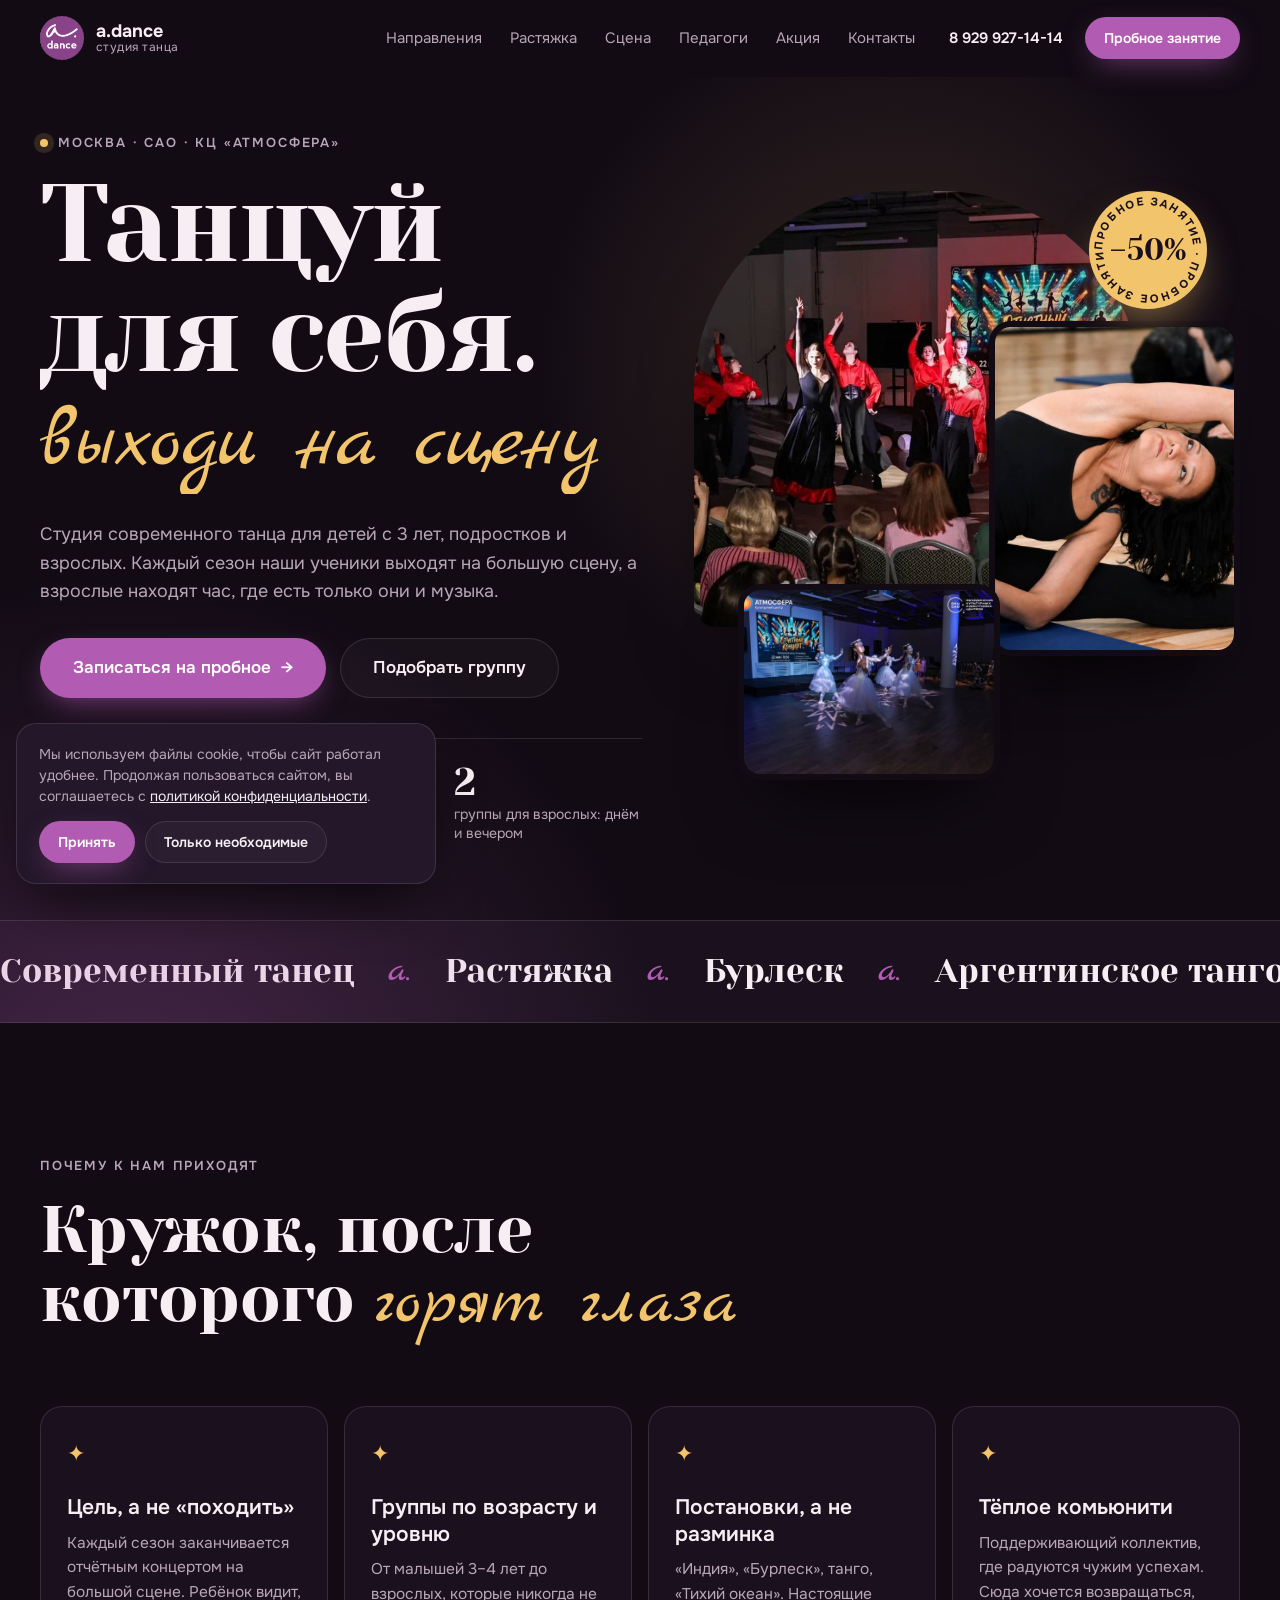
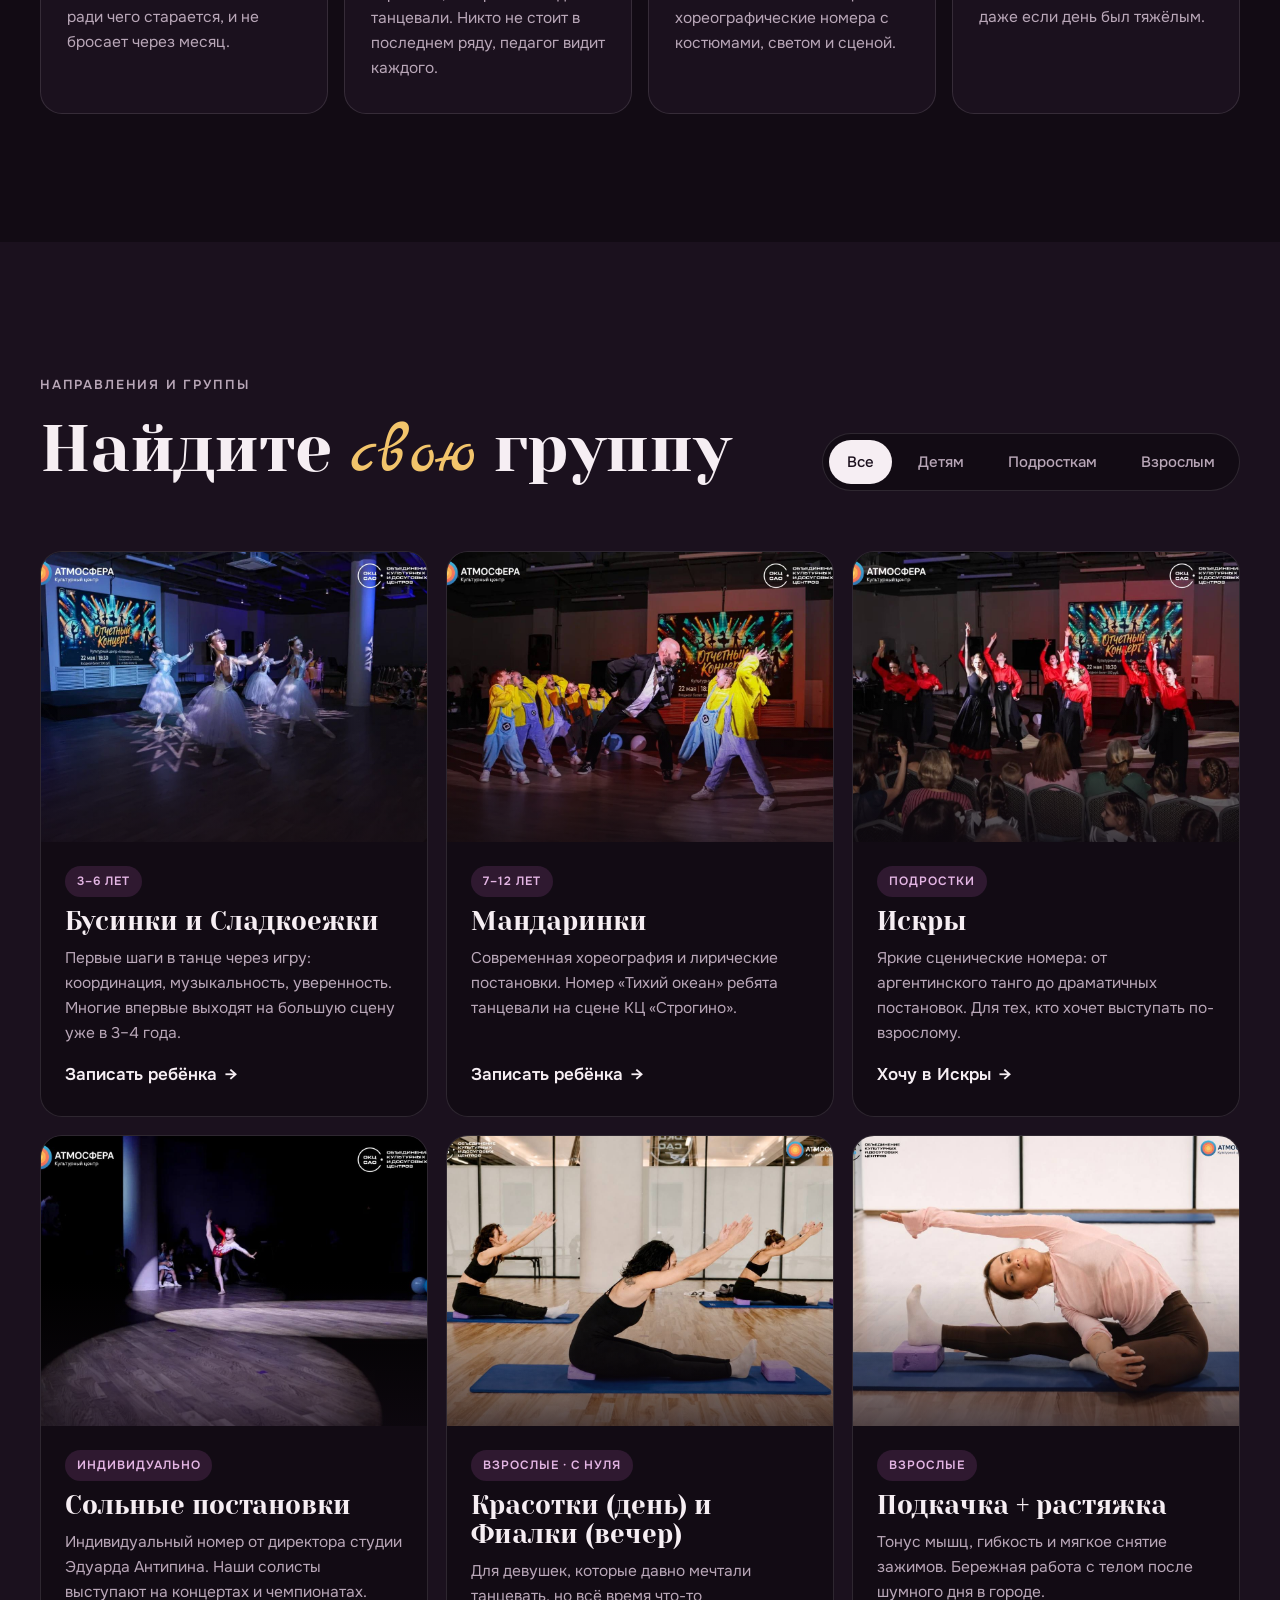
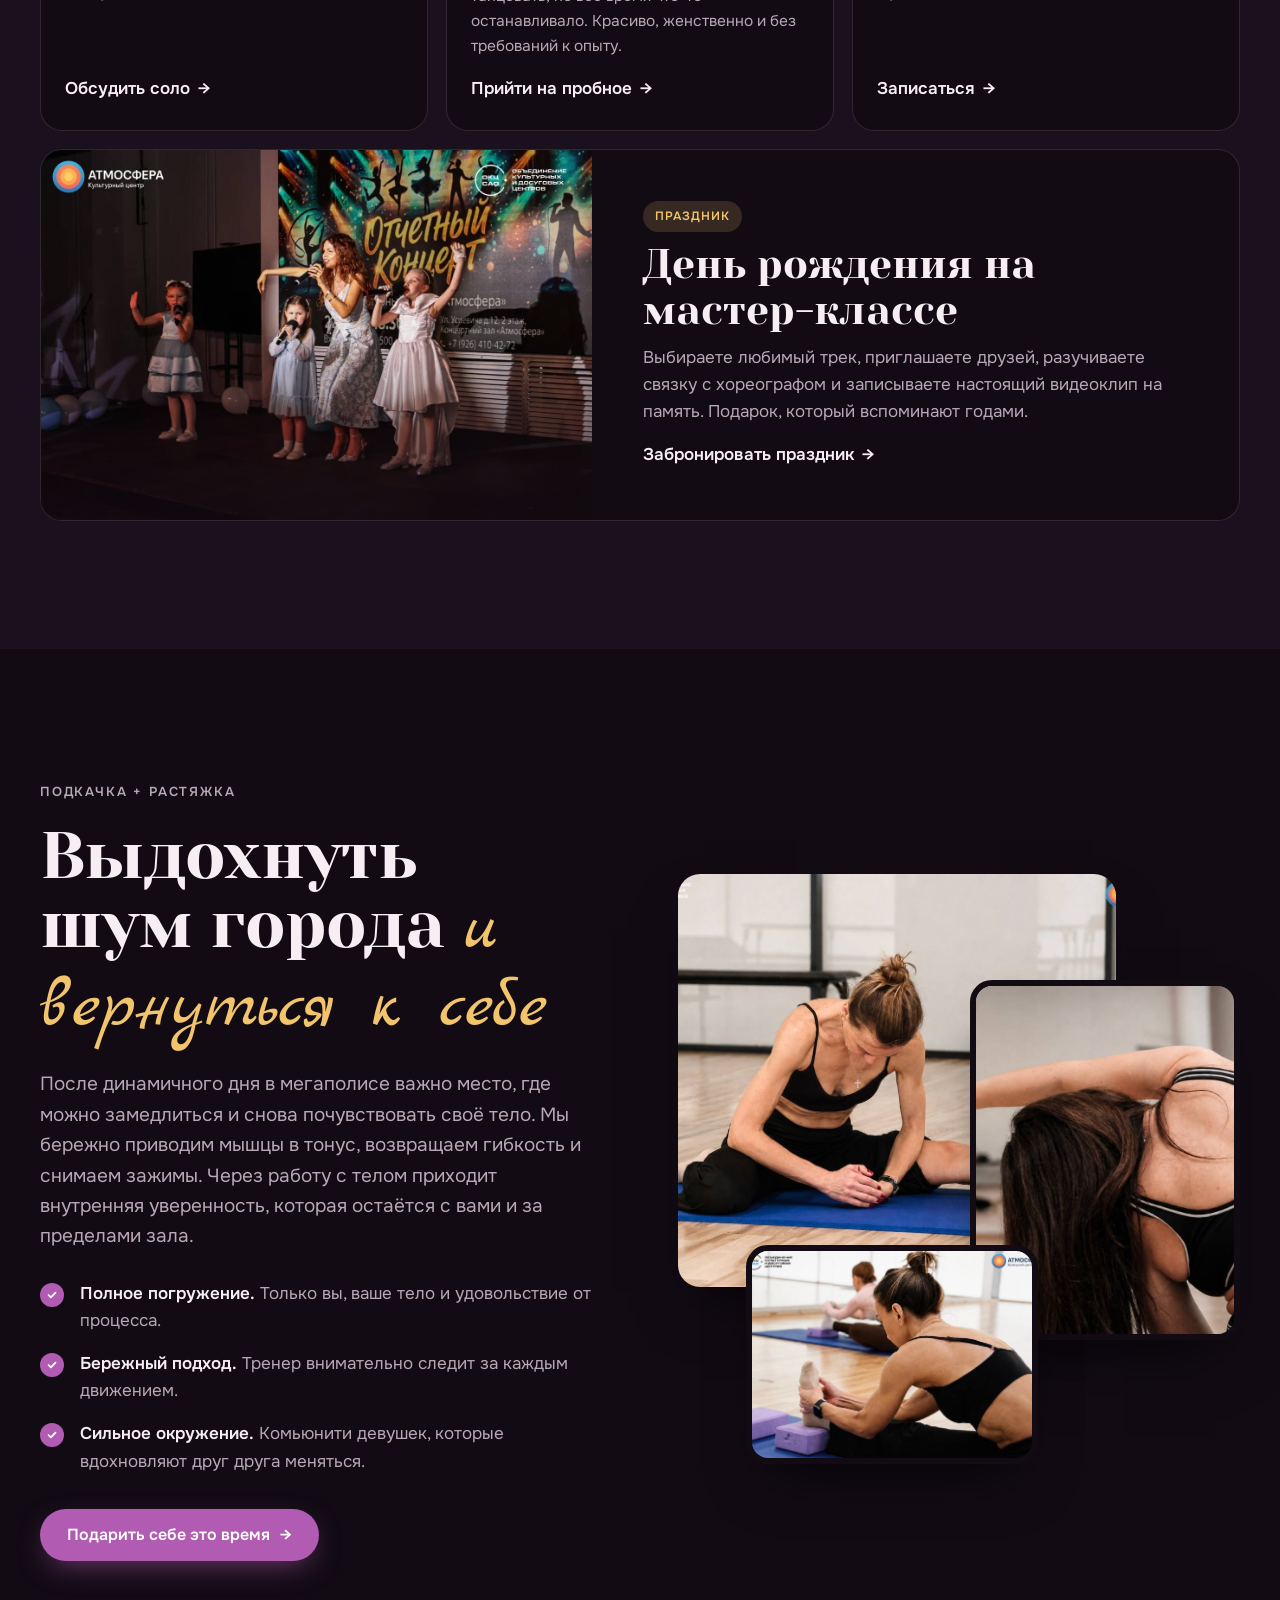
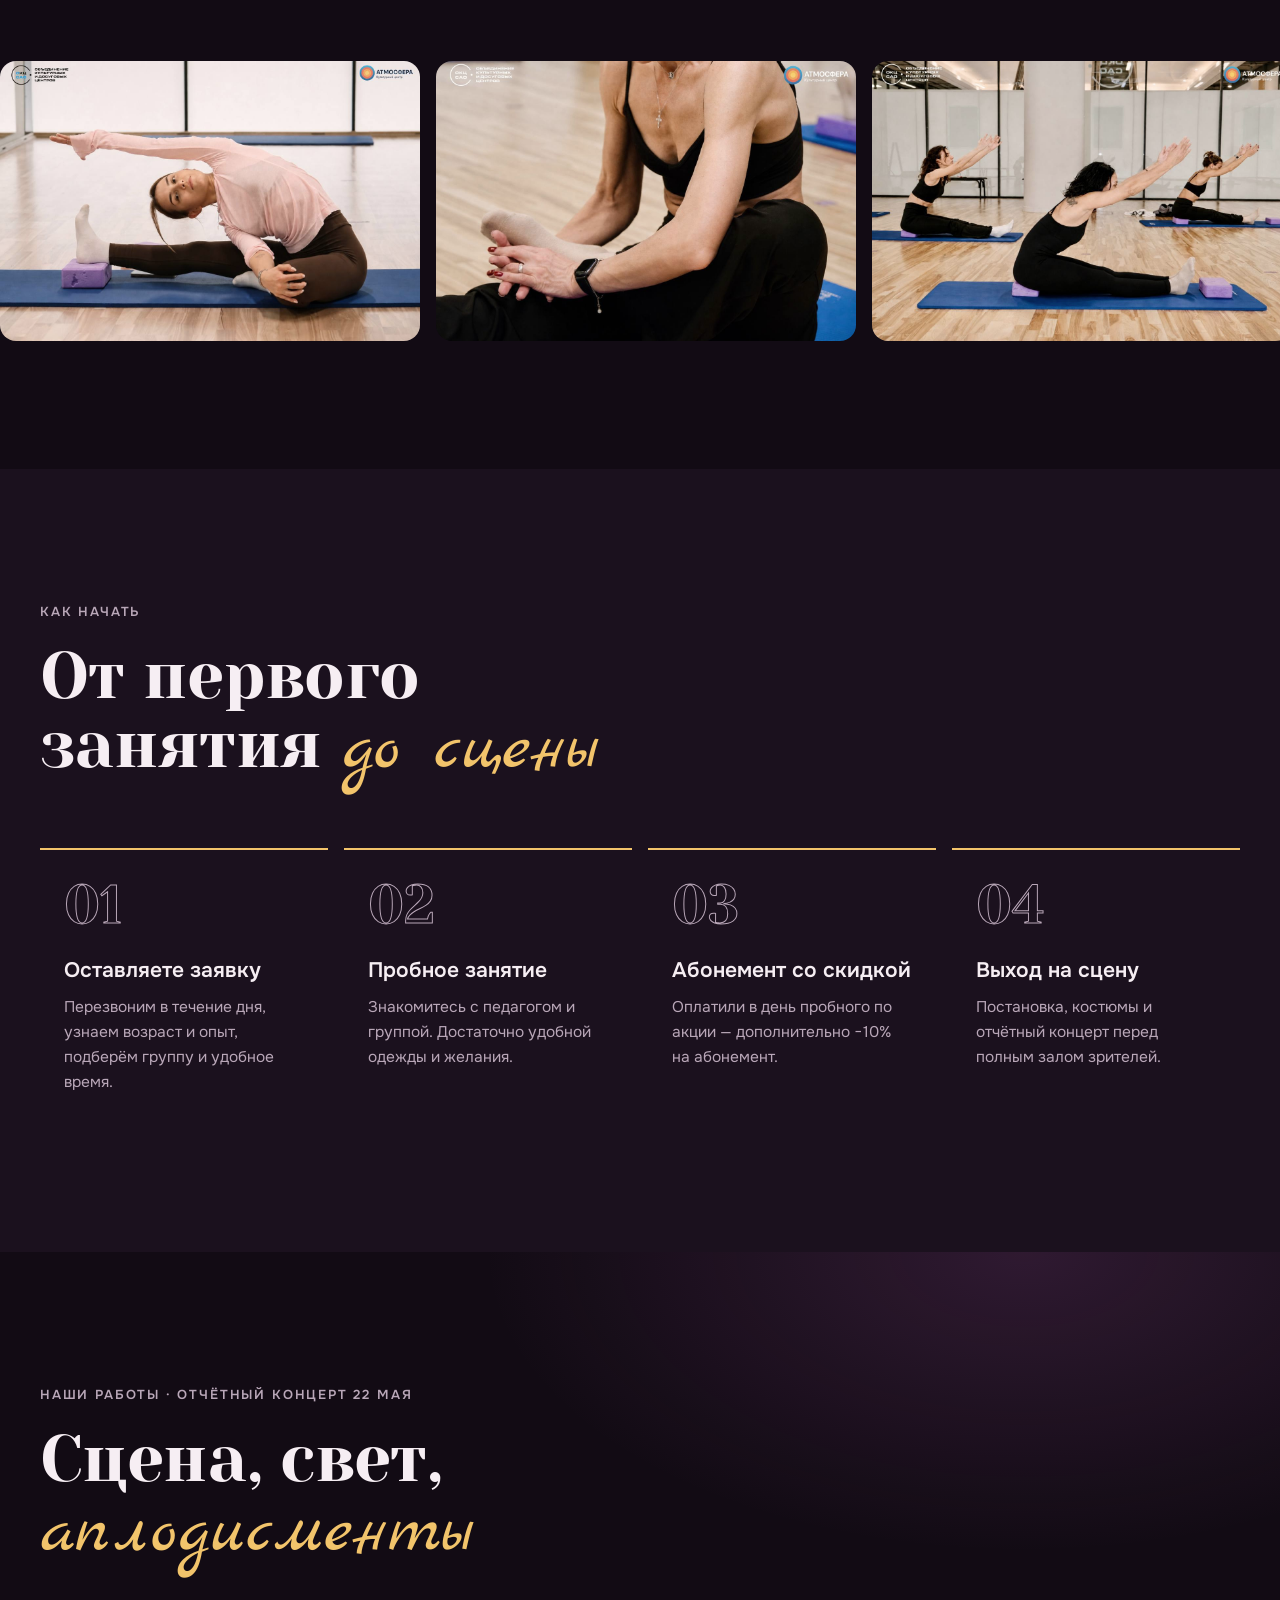
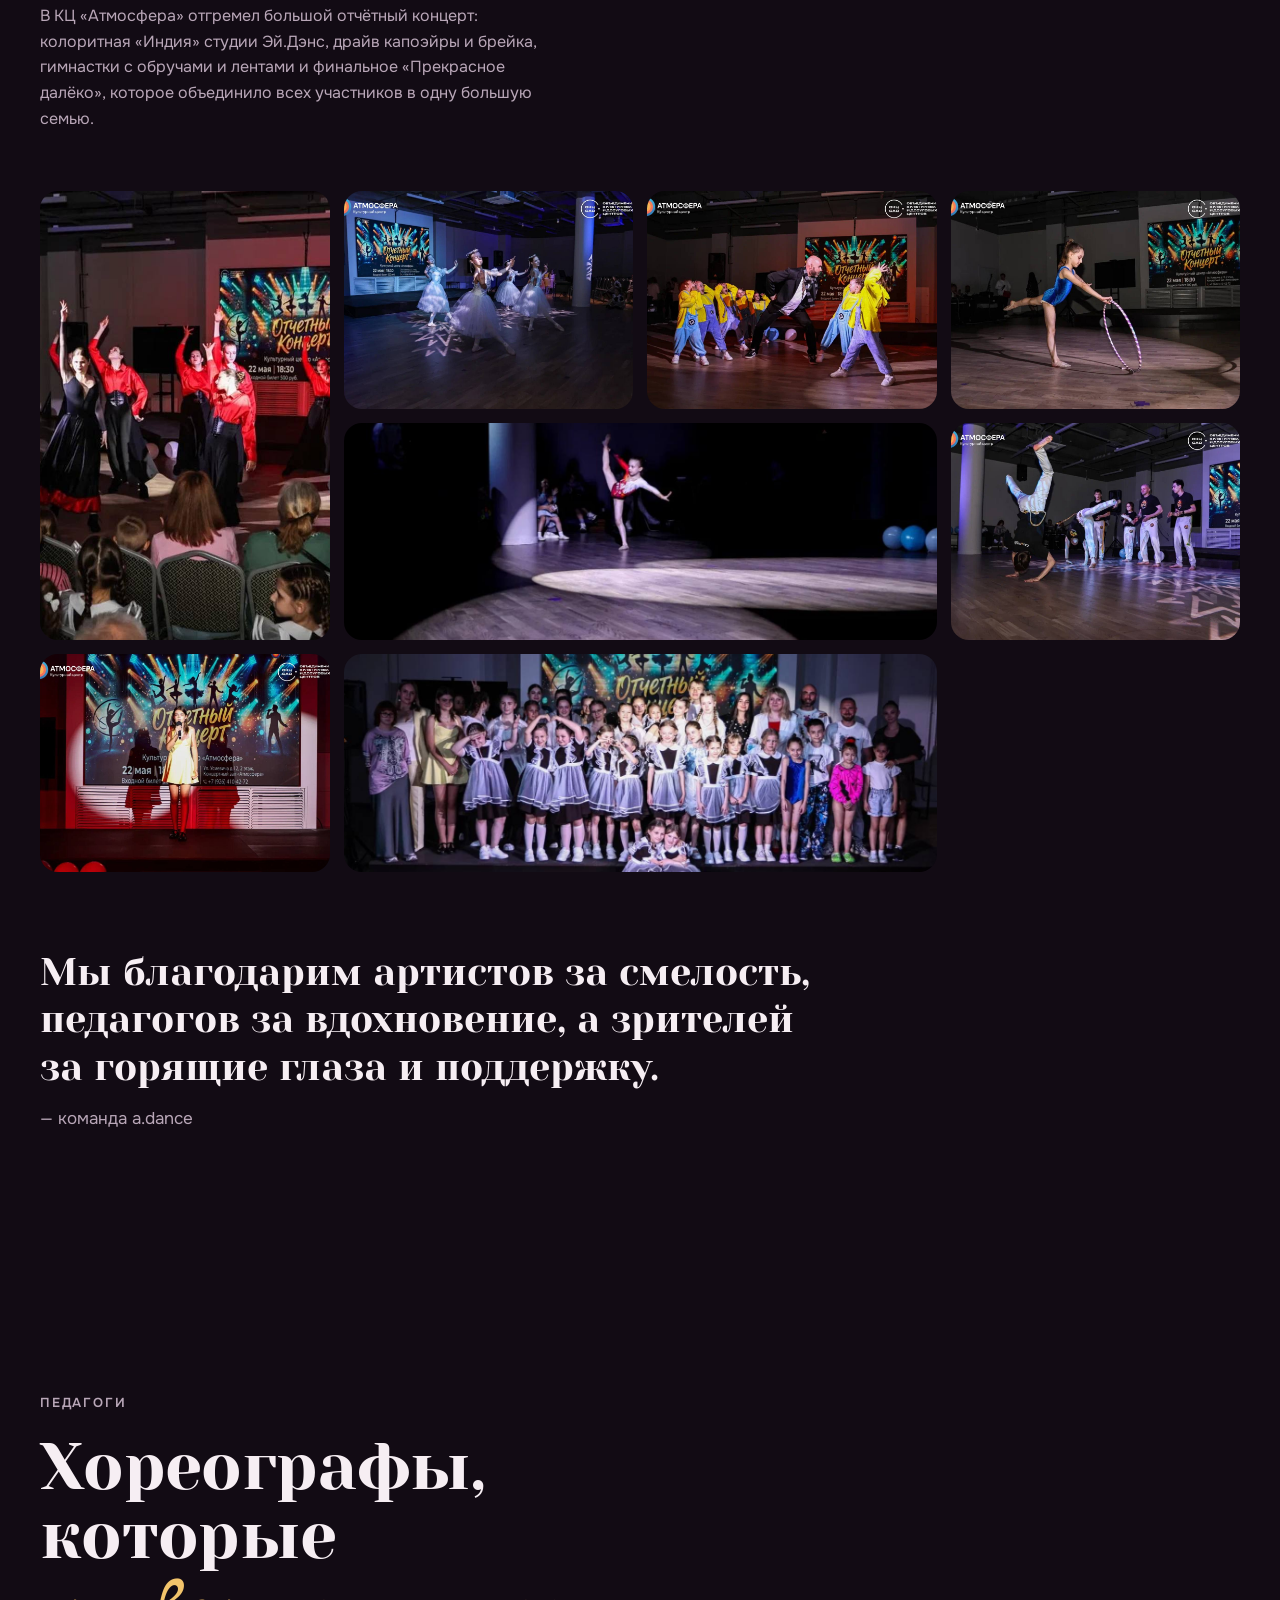
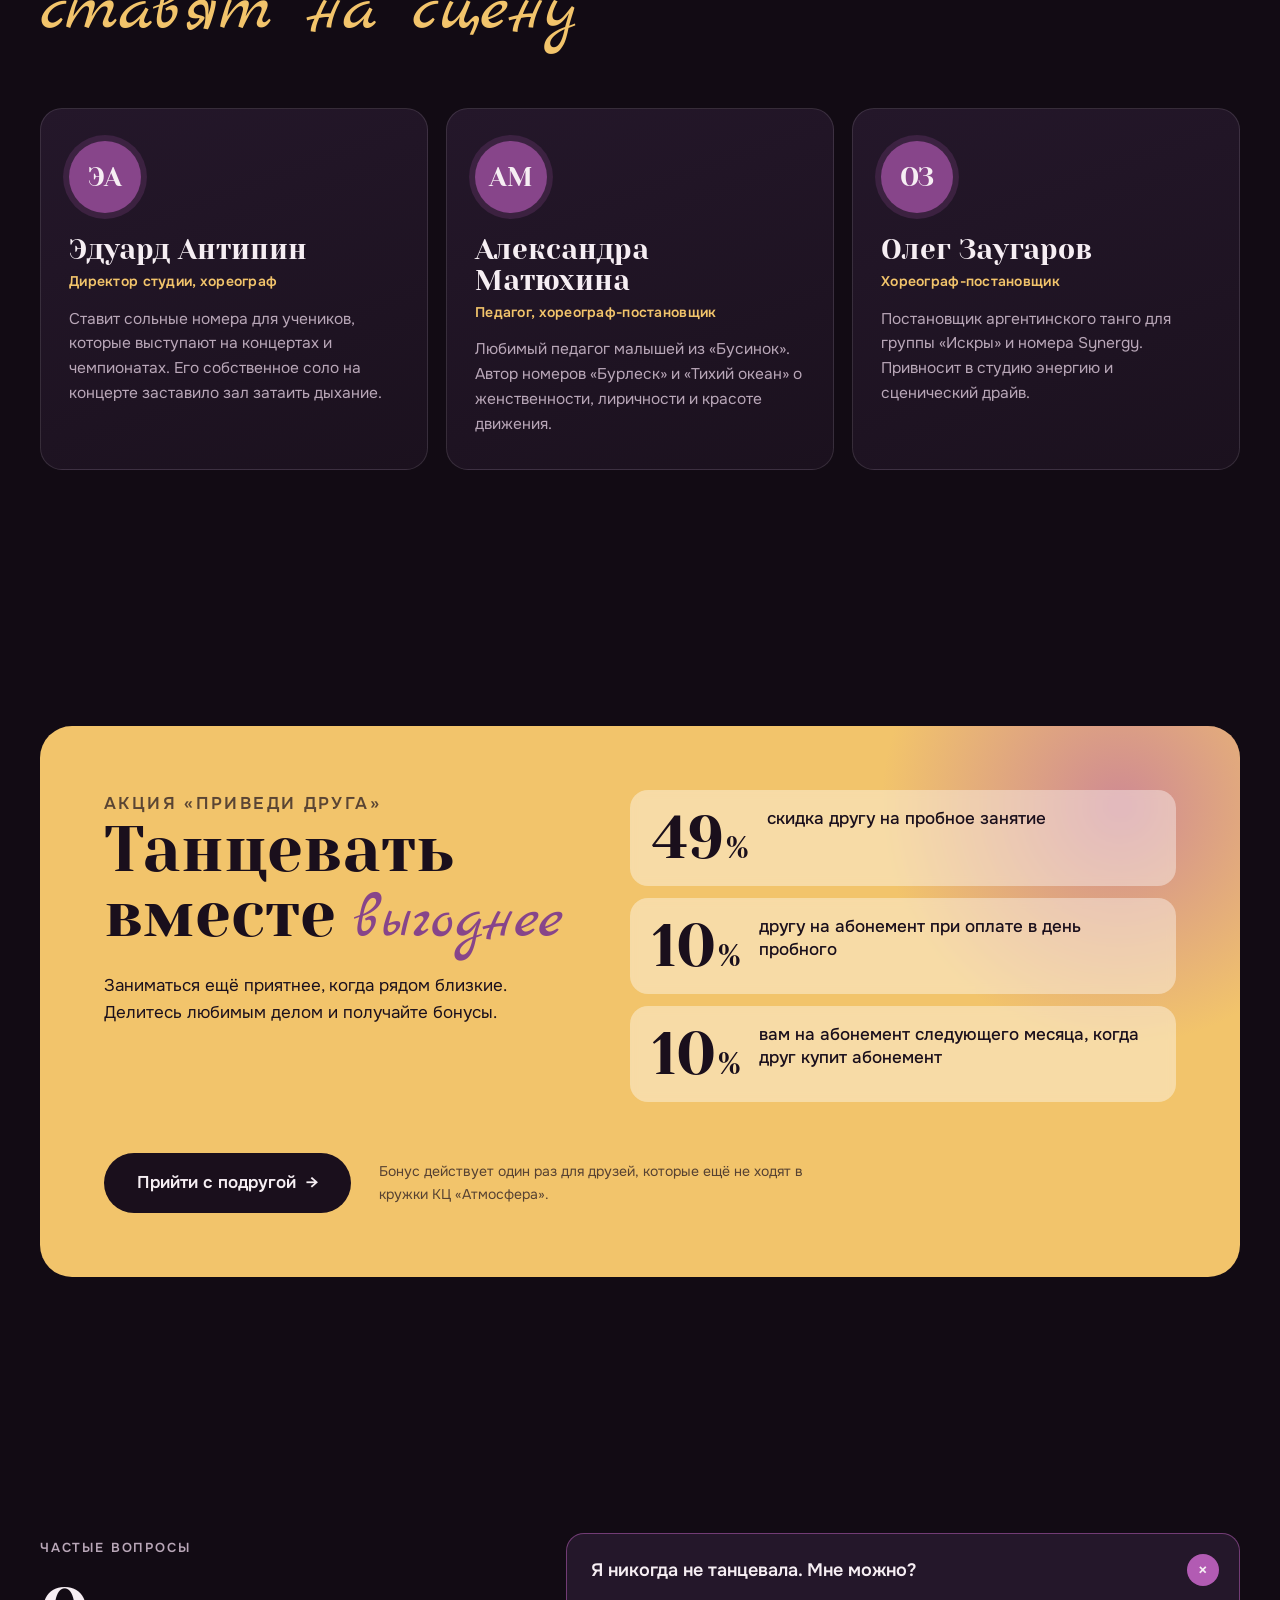
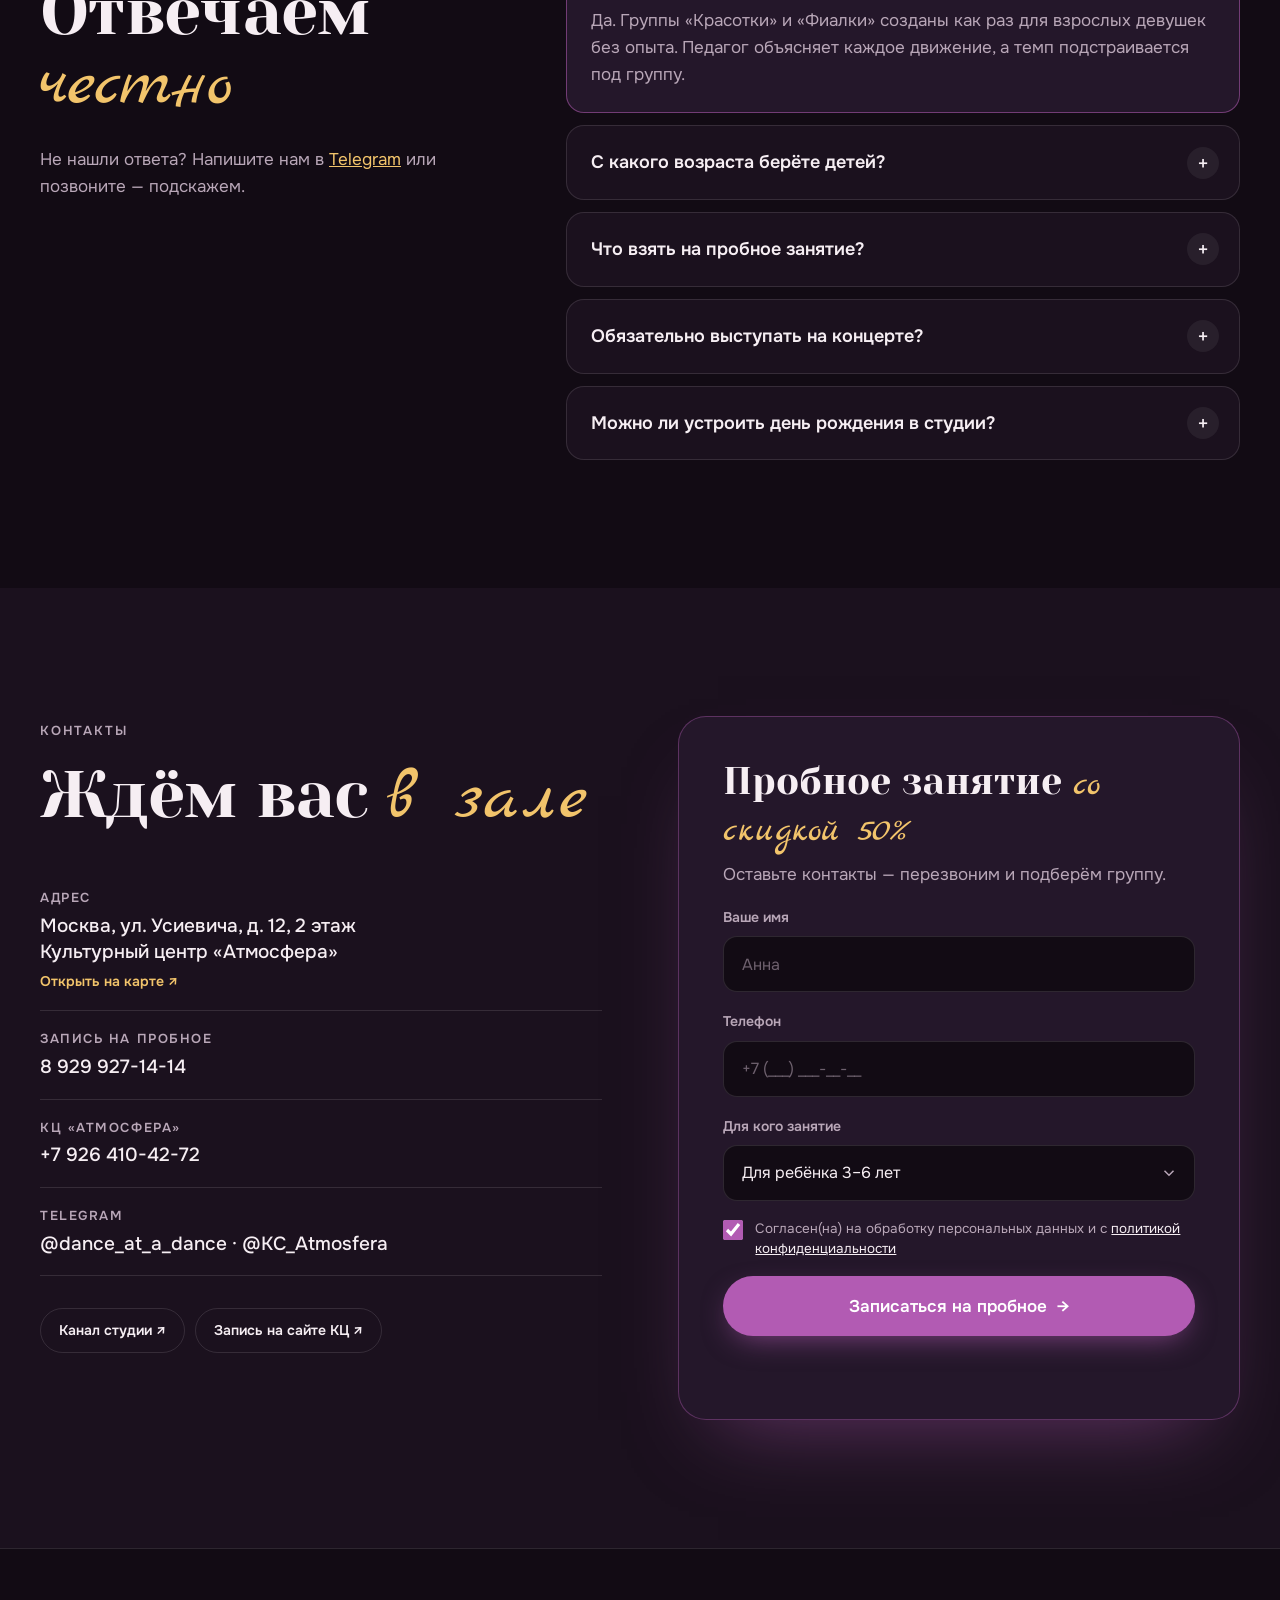
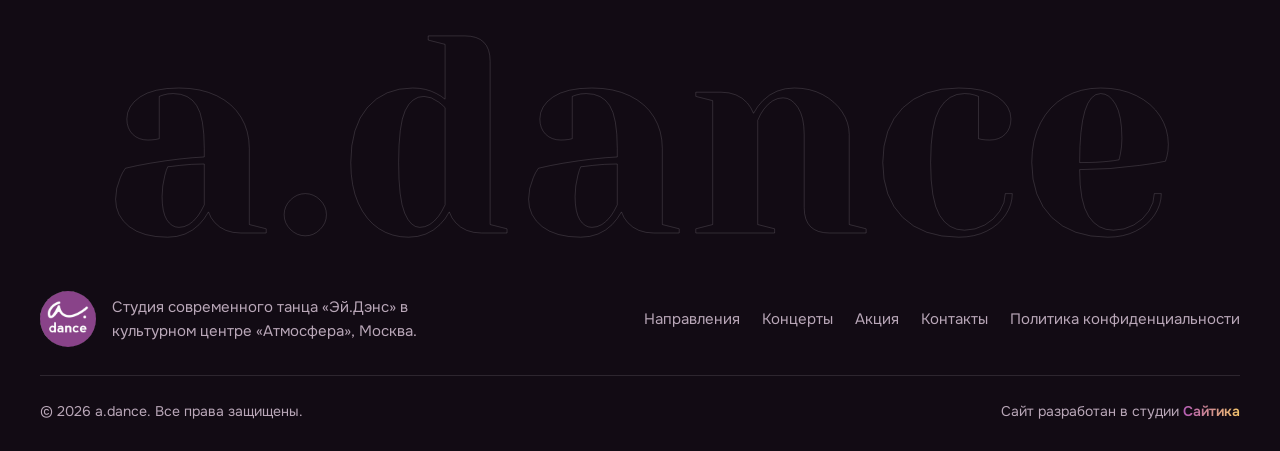
==== index.html @ a8781dad "Лендинг студии танца a.dance Co-Authored-By: Claude Opus 5.5 <noreply@anthropic.com> Claude-Session:" ====
<!DOCTYPE html>
<html lang="ru">
<head>
<meta charset="UTF-8">
<meta name="viewport" content="width=device-width, initial-scale=1, viewport-fit=cover">
<title>Студия танца a.dance</title>
<meta name="claude:viewport-fit-sides" content="cover">
<meta name="description" content="Студия современного танца a.dance (Эй.Дэнс) в КЦ «Атмосфера», Москва. Группы для детей с 3 лет, подростков и взрослых, «Подкачка + растяжка», отчётные концерты на большой сцене. Запишитесь на пробное занятие.">
<meta name="theme-color" content="#120b14">
<meta property="og:title" content="a.dance — студия, где танцуют для себя и для сцены">
<meta property="og:description" content="Группы с 3 лет и для взрослых, растяжка, концерты. Пробное занятие со скидкой 50%.">
<meta property="og:image" content="assets/images/concert-flamenco.jpg">
<link rel="icon" href="assets/images/logo.jpg">
<link rel="preconnect" href="https://fonts.googleapis.com">
<link rel="preconnect" href="https://fonts.gstatic.com" crossorigin>
<link rel="stylesheet" href="https://fonts.googleapis.com/css2?family=Yeseva+One&family=Onest:wght@300;400;500;600;700&family=Marck+Script&display=swap">
<link rel="stylesheet" href="assets/css/style.css">
</head>
<body>

<!-- ===== PRELOADER ===== -->
<div class="preloader" id="preloader" aria-hidden="true">
  <svg class="preloader__mark" viewBox="0 0 220 120">
    <path class="preloader__path" d="M70 40 C 40 20, 12 60, 30 88 C 46 110, 70 80, 78 52 C 80 70, 82 92, 96 92 C 120 92, 150 60, 176 48"/>
    <circle class="preloader__dot" cx="194" cy="86" r="9"/>
  </svg>
  <span class="preloader__word">dance</span>
</div>

<div class="progress" id="progress"></div>

<!-- ===== HEADER ===== -->
<header class="header" id="header">
  <div class="header__in wrap">
    <a href="#top" class="logo" aria-label="a.dance — на главную">
      <img src="assets/images/logo.jpg" alt="" width="44" height="44">
      <span class="logo__text"><b>a.dance</b><small>студия танца</small></span>
    </a>
    <nav class="nav" id="nav" aria-label="Разделы">
      <a href="#directions">Направления</a>
      <a href="#stretch">Растяжка</a>
      <a href="#stage">Сцена</a>
      <a href="#team">Педагоги</a>
      <a href="#offer">Акция</a>
      <a href="#contacts">Контакты</a>
      <div class="nav__mobile-foot">
        <a href="tel:+79299271414" class="nav__phone">8 929 927-14-14</a>
        <a href="#form" class="btn btn--accent">Записаться на пробное</a>
      </div>
    </nav>
    <a href="tel:+79299271414" class="header__phone">8 929 927-14-14</a>
    <a href="#form" class="btn btn--accent btn--sm header__cta magnetic">Пробное занятие</a>
    <button class="burger" id="burger" aria-label="Открыть меню" aria-expanded="false" aria-controls="nav">
      <span></span><span></span><span></span>
    </button>
  </div>
</header>

<main id="top">

<!-- ===== HERO ===== -->
<section class="hero" id="hero">
  <div class="hero__spot" id="spot" aria-hidden="true"></div>
  <div class="hero__in wrap">
    <div class="hero__text">
      <p class="eyebrow"><span class="dot"></span> Москва · САО · КЦ «Атмосфера»</p>
      <h1 class="hero__title">
        <span class="line"><span>Танцуй</span></span>
        <span class="line"><span>для себя.</span></span>
        <span class="line line--script"><span>выходи на сцену</span></span>
      </h1>
      <p class="hero__lead">Студия современного танца для детей с 3 лет, подростков и взрослых. Каждый сезон наши ученики выходят на большую сцену, а взрослые находят час, где есть только они и музыка.</p>
      <div class="hero__actions">
        <a href="#form" class="btn btn--accent btn--lg magnetic">Записаться на пробное <i class="arr">→</i></a>
        <a href="#directions" class="btn btn--ghost btn--lg">Подобрать группу</a>
      </div>
      <ul class="hero__facts">
        <li><b>−50%</b><span>на первое пробное по акции «Приведи друга»</span></li>
        <li><b>3+</b><span>лет — возраст самой младшей группы</span></li>
        <li><b>2</b><span>группы для взрослых: днём и вечером</span></li>
      </ul>
    </div>

    <div class="hero__visual" id="heroVisual">
      <figure class="hv hv--1" data-depth="0.6"><img src="assets/images/concert-flamenco.jpg" alt="Номер студии на отчётном концерте, танцовщицы в красном" fetchpriority="high"></figure>
      <figure class="hv hv--2" data-depth="1.2"><img src="assets/images/stretch-7.jpg" alt="Занятие по растяжке для девушек"></figure>
      <figure class="hv hv--3" data-depth="0.9"><img src="assets/images/concert-ballet.jpg" alt="Юные балерины на сцене"></figure>
      <div class="hv-badge" data-depth="1.6">
        <span class="hv-badge__ring">
          <svg viewBox="0 0 120 120"><defs><path id="circ" d="M60,60 m-46,0 a46,46 0 1,1 92,0 a46,46 0 1,1 -92,0"/></defs>
            <text><textPath href="#circ">пробное занятие · пробное занятие · </textPath></text></svg>
        </span>
        <b>−50%</b>
      </div>
    </div>
  </div>

  <div class="marquee" aria-hidden="true">
    <div class="marquee__track">
      <span>Современный танец</span><i>a.</i><span>Растяжка</span><i>a.</i><span>Бурлеск</span><i>a.</i><span>Аргентинское танго</span><i>a.</i><span>Сольные постановки</span><i>a.</i><span>Детские группы с 3 лет</span><i>a.</i><span>Концерты</span><i>a.</i>
      <span>Современный танец</span><i>a.</i><span>Растяжка</span><i>a.</i><span>Бурлеск</span><i>a.</i><span>Аргентинское танго</span><i>a.</i><span>Сольные постановки</span><i>a.</i><span>Детские группы с 3 лет</span><i>a.</i><span>Концерты</span><i>a.</i>
    </div>
  </div>
</section>

<!-- ===== PAIN / WHY ===== -->
<section class="why section" id="why">
  <div class="wrap">
    <div class="why__head reveal">
      <p class="eyebrow">Почему к нам приходят</p>
      <h2 class="h2">Кружок, после которого <em class="script">горят глаза</em></h2>
    </div>
    <div class="why__grid">
      <article class="why__card reveal">
        <span class="why__icon" aria-hidden="true">✦</span>
        <h3>Цель, а не «походить»</h3>
        <p>Каждый сезон заканчивается отчётным концертом на большой сцене. Ребёнок видит, ради чего старается, и не бросает через месяц.</p>
      </article>
      <article class="why__card reveal">
        <span class="why__icon" aria-hidden="true">✦</span>
        <h3>Группы по возрасту и уровню</h3>
        <p>От малышей 3–4 лет до взрослых, которые никогда не танцевали. Никто не стоит в последнем ряду, педагог видит каждого.</p>
      </article>
      <article class="why__card reveal">
        <span class="why__icon" aria-hidden="true">✦</span>
        <h3>Постановки, а не разминка</h3>
        <p>«Индия», «Бурлеск», танго, «Тихий океан». Настоящие хореографические номера с костюмами, светом и сценой.</p>
      </article>
      <article class="why__card reveal">
        <span class="why__icon" aria-hidden="true">✦</span>
        <h3>Тёплое комьюнити</h3>
        <p>Поддерживающий коллектив, где радуются чужим успехам. Сюда хочется возвращаться, даже если день был тяжёлым.</p>
      </article>
    </div>
  </div>
</section>

<!-- ===== DIRECTIONS ===== -->
<section class="dirs section" id="directions">
  <div class="wrap">
    <div class="sec-head reveal">
      <div>
        <p class="eyebrow">Направления и группы</p>
        <h2 class="h2">Найдите <em class="script">свою</em> группу</h2>
      </div>
      <div class="tabs" role="tablist" aria-label="Кому подходит">
        <button class="tab is-active" role="tab" aria-selected="true" data-filter="all" id="tab-all">Все</button>
        <button class="tab" role="tab" aria-selected="false" data-filter="kids" id="tab-kids">Детям</button>
        <button class="tab" role="tab" aria-selected="false" data-filter="teen" id="tab-teen">Подросткам</button>
        <button class="tab" role="tab" aria-selected="false" data-filter="adult" id="tab-adult">Взрослым</button>
      </div>
    </div>

    <div class="dirs__grid" id="dirsGrid">
      <article class="dir reveal" data-cat="kids">
        <div class="dir__img"><img src="assets/images/concert-ballet.jpg" alt="Детский номер на концерте" loading="lazy"></div>
        <div class="dir__body">
          <span class="tag">3–6 лет</span>
          <h3>Бусинки и Сладкоежки</h3>
          <p>Первые шаги в танце через игру: координация, музыкальность, уверенность. Многие впервые выходят на большую сцену уже в 3–4 года.</p>
          <a href="#form" class="dir__link" data-group="Бусинки / Сладкоежки">Записать ребёнка <i class="arr">→</i></a>
        </div>
      </article>

      <article class="dir reveal" data-cat="kids teen">
        <div class="dir__img"><img src="assets/images/concert-kids.jpg" alt="Дети в костюмах на отчётном концерте" loading="lazy"></div>
        <div class="dir__body">
          <span class="tag">7–12 лет</span>
          <h3>Мандаринки</h3>
          <p>Современная хореография и лирические постановки. Номер «Тихий океан» ребята танцевали на сцене КЦ «Строгино».</p>
          <a href="#form" class="dir__link" data-group="Мандаринки">Записать ребёнка <i class="arr">→</i></a>
        </div>
      </article>

      <article class="dir reveal" data-cat="teen">
        <div class="dir__img"><img src="assets/images/concert-flamenco.jpg" alt="Группа подростков в красных рубашках танцует на сцене" loading="lazy"></div>
        <div class="dir__body">
          <span class="tag">подростки</span>
          <h3>Искры</h3>
          <p>Яркие сценические номера: от аргентинского танго до драматичных постановок. Для тех, кто хочет выступать по-взрослому.</p>
          <a href="#form" class="dir__link" data-group="Искры">Хочу в Искры <i class="arr">→</i></a>
        </div>
      </article>

      <article class="dir reveal" data-cat="teen adult">
        <div class="dir__img"><img src="assets/images/concert-gymnast.jpg" alt="Сольное выступление в луче прожектора" loading="lazy"></div>
        <div class="dir__body">
          <span class="tag">индивидуально</span>
          <h3>Сольные постановки</h3>
          <p>Индивидуальный номер от директора студии Эдуарда Антипина. Наши солисты выступают на концертах и чемпионатах.</p>
          <a href="#form" class="dir__link" data-group="Сольная постановка">Обсудить соло <i class="arr">→</i></a>
        </div>
      </article>

      <article class="dir reveal" data-cat="adult">
        <div class="dir__img"><img src="assets/images/stretch-2.jpg" alt="Девушки на занятии в светлом зале" loading="lazy"></div>
        <div class="dir__body">
          <span class="tag">взрослые · с нуля</span>
          <h3>Красотки (день) и Фиалки (вечер)</h3>
          <p>Для девушек, которые давно мечтали танцевать, но всё время что-то останавливало. Красиво, женственно и без требований к опыту.</p>
          <a href="#form" class="dir__link" data-group="Красотки / Фиалки">Прийти на пробное <i class="arr">→</i></a>
        </div>
      </article>

      <article class="dir reveal" data-cat="adult">
        <div class="dir__img"><img src="assets/images/stretch-1.jpg" alt="Растяжка на коврике с блоком" loading="lazy"></div>
        <div class="dir__body">
          <span class="tag">взрослые</span>
          <h3>Подкачка + растяжка</h3>
          <p>Тонус мышц, гибкость и мягкое снятие зажимов. Бережная работа с телом после шумного дня в городе.</p>
          <a href="#form" class="dir__link" data-group="Подкачка + растяжка">Записаться <i class="arr">→</i></a>
        </div>
      </article>

      <article class="dir dir--wide reveal" data-cat="kids teen adult">
        <div class="dir__img"><img src="assets/images/concert-vocal.jpg" alt="Праздник на сцене" loading="lazy"></div>
        <div class="dir__body">
          <span class="tag tag--gold">праздник</span>
          <h3>День рождения на мастер-классе</h3>
          <p>Выбираете любимый трек, приглашаете друзей, разучиваете связку с хореографом и записываете настоящий видеоклип на память. Подарок, который вспоминают годами.</p>
          <a href="#form" class="dir__link" data-group="Мастер-класс на день рождения">Забронировать праздник <i class="arr">→</i></a>
        </div>
      </article>
    </div>
  </div>
</section>

<!-- ===== STRETCH ===== -->
<section class="stretch section" id="stretch">
  <div class="wrap stretch__in">
    <div class="stretch__text reveal">
      <p class="eyebrow">Подкачка + растяжка</p>
      <h2 class="h2">Выдохнуть шум города <em class="script">и вернуться к себе</em></h2>
      <p class="lead">После динамичного дня в мегаполисе важно место, где можно замедлиться и снова почувствовать своё тело. Мы бережно приводим мышцы в тонус, возвращаем гибкость и снимаем зажимы. Через работу с телом приходит внутренняя уверенность, которая остаётся с вами и за пределами зала.</p>
      <ul class="checks">
        <li><b>Полное погружение.</b> Только вы, ваше тело и удовольствие от процесса.</li>
        <li><b>Бережный подход.</b> Тренер внимательно следит за каждым движением.</li>
        <li><b>Сильное окружение.</b> Комьюнити девушек, которые вдохновляют друг друга меняться.</li>
      </ul>
      <a href="#form" class="btn btn--accent magnetic" data-group="Подкачка + растяжка">Подарить себе это время <i class="arr">→</i></a>
    </div>
    <div class="stretch__stack reveal" id="stack">
      <figure class="st st--a"><img src="assets/images/stretch-4.jpg" alt="Растяжка в шпагате на коврике" loading="lazy"></figure>
      <figure class="st st--b"><img src="assets/images/stretch-5.jpg" alt="Наклон в сторону, вид со спины" loading="lazy"></figure>
      <figure class="st st--c"><img src="assets/images/stretch-3.jpg" alt="Растяжка к стопе с йога-блоками" loading="lazy"></figure>
    </div>
  </div>

  <div class="strip" aria-label="Фото с занятий">
    <div class="strip__track" id="strip">
      <img src="assets/images/stretch-1.jpg" alt="Занятие по растяжке" loading="lazy">
      <img src="assets/images/stretch-6.jpg" alt="Детали растяжки" loading="lazy">
      <img src="assets/images/stretch-2.jpg" alt="Групповое занятие" loading="lazy">
      <img src="assets/images/stretch-7.jpg" alt="Боковой наклон в шпагате" loading="lazy">
      <img src="assets/images/stretch-3.jpg" alt="Растяжка с блоками" loading="lazy">
      <img src="assets/images/stretch-5.jpg" alt="Наклон со спины" loading="lazy">
    </div>
  </div>
</section>

<!-- ===== PATH ===== -->
<section class="path section" id="path">
  <div class="wrap">
    <div class="sec-head reveal">
      <div>
        <p class="eyebrow">Как начать</p>
        <h2 class="h2">От первого занятия <em class="script">до сцены</em></h2>
      </div>
    </div>
    <ol class="path__list">
      <li class="path__step reveal">
        <span class="path__num">01</span>
        <h3>Оставляете заявку</h3>
        <p>Перезвоним в течение дня, узнаем возраст и опыт, подберём группу и удобное время.</p>
      </li>
      <li class="path__step reveal">
        <span class="path__num">02</span>
        <h3>Пробное занятие</h3>
        <p>Знакомитесь с педагогом и группой. Достаточно удобной одежды и желания.</p>
      </li>
      <li class="path__step reveal">
        <span class="path__num">03</span>
        <h3>Абонемент со скидкой</h3>
        <p>Оплатили в день пробного по акции — дополнительно −10% на абонемент.</p>
      </li>
      <li class="path__step reveal">
        <span class="path__num">04</span>
        <h3>Выход на сцену</h3>
        <p>Постановка, костюмы и отчётный концерт перед полным залом зрителей.</p>
      </li>
    </ol>
  </div>
</section>

<!-- ===== STAGE / GALLERY ===== -->
<section class="stage section" id="stage">
  <div class="wrap">
    <div class="sec-head reveal">
      <div>
        <p class="eyebrow">Наши работы · отчётный концерт 22 мая</p>
        <h2 class="h2">Сцена, свет, <em class="script">аплодисменты</em></h2>
      </div>
      <p class="sec-head__note">В КЦ «Атмосфера» отгремел большой отчётный концерт: колоритная «Индия» студии Эй.Дэнс, драйв капоэйры и брейка, гимнастки с обручами и лентами и финальное «Прекрасное далёко», которое объединило всех участников в одну большую семью.</p>
    </div>

    <div class="gallery" id="gallery">
      <button class="g g--tall reveal" data-src="assets/images/concert-flamenco.jpg" aria-label="Открыть фото: номер в красных костюмах"><img src="assets/images/concert-flamenco.jpg" alt="Номер в красных костюмах" loading="lazy"><span>Постановка «Искр»</span></button>
      <button class="g reveal" data-src="assets/images/concert-ballet.jpg" aria-label="Открыть фото: балерины"><img src="assets/images/concert-ballet.jpg" alt="Балерины в белом" loading="lazy"><span>Классика</span></button>
      <button class="g reveal" data-src="assets/images/concert-kids.jpg" aria-label="Открыть фото: детский номер"><img src="assets/images/concert-kids.jpg" alt="Детский номер с хореографом" loading="lazy"><span>Детский номер</span></button>
      <button class="g g--wide reveal" data-src="assets/images/concert-gymnast.jpg" aria-label="Открыть фото: соло в луче света"><img src="assets/images/concert-gymnast.jpg" alt="Соло в луче прожектора" loading="lazy"><span>Соло в луче</span></button>
      <button class="g reveal" data-src="assets/images/concert-hoop.jpg" aria-label="Открыть фото: гимнастка с обручем"><img src="assets/images/concert-hoop.jpg" alt="Гимнастка с обручем" loading="lazy"><span>Гимнастика</span></button>
      <button class="g reveal" data-src="assets/images/concert-capoeira.jpg" aria-label="Открыть фото: капоэйра"><img src="assets/images/concert-capoeira.jpg" alt="Капоэйра на концерте" loading="lazy"><span>Капоэйра</span></button>
      <button class="g reveal" data-src="assets/images/concert-solo.jpg" aria-label="Открыть фото: вокал"><img src="assets/images/concert-solo.jpg" alt="Вокальный номер" loading="lazy"><span>Вокал</span></button>
      <button class="g g--wide reveal" data-src="assets/images/concert-final.jpg" aria-label="Открыть фото: все участники концерта"><img src="assets/images/concert-final.jpg" alt="Финал концерта, все участники на сцене" loading="lazy"><span>Финал · «Прекрасное далёко»</span></button>
    </div>

    <div class="quote reveal">
      <p>Мы благодарим артистов за смелость, педагогов за вдохновение, а зрителей за горящие глаза и поддержку.</p>
      <span>— команда a.dance</span>
    </div>
  </div>
</section>

<!-- ===== TEAM ===== -->
<section class="team section" id="team">
  <div class="wrap">
    <div class="sec-head reveal">
      <div>
        <p class="eyebrow">Педагоги</p>
        <h2 class="h2">Хореографы, которые <em class="script">ставят на сцену</em></h2>
      </div>
    </div>
    <div class="team__grid">
      <article class="person reveal">
        <span class="person__mono" aria-hidden="true">ЭА</span>
        <h3>Эдуард Антипин</h3>
        <p class="person__role">Директор студии, хореограф</p>
        <p>Ставит сольные номера для учеников, которые выступают на концертах и чемпионатах. Его собственное соло на концерте заставило зал затаить дыхание.</p>
      </article>
      <article class="person reveal">
        <span class="person__mono" aria-hidden="true">АМ</span>
        <h3>Александра Матюхина</h3>
        <p class="person__role">Педагог, хореограф-постановщик</p>
        <p>Любимый педагог малышей из «Бусинок». Автор номеров «Бурлеск» и «Тихий океан» о женственности, лиричности и красоте движения.</p>
      </article>
      <article class="person reveal">
        <span class="person__mono" aria-hidden="true">ОЗ</span>
        <h3>Олег Заугаров</h3>
        <p class="person__role">Хореограф-постановщик</p>
        <p>Постановщик аргентинского танго для группы «Искры» и номера Synergy. Привносит в студию энергию и сценический драйв.</p>
      </article>
    </div>
  </div>
</section>

<!-- ===== OFFER ===== -->
<section class="offer section" id="offer">
  <div class="wrap">
    <div class="offer__card reveal">
      <div class="offer__glow" aria-hidden="true"></div>
      <div class="offer__left">
        <p class="eyebrow eyebrow--dark">Акция «Приведи друга»</p>
        <h2 class="offer__title">Танцевать вместе <em class="script">выгоднее</em></h2>
        <p>Заниматься ещё приятнее, когда рядом близкие. Делитесь любимым делом и получайте бонусы.</p>
      </div>
      <div class="offer__perks">
        <div class="perk"><b data-count="50">50</b><span>%</span><p>скидка другу на пробное занятие</p></div>
        <div class="perk"><b data-count="10">10</b><span>%</span><p>другу на абонемент при оплате в день пробного</p></div>
        <div class="perk"><b data-count="10">10</b><span>%</span><p>вам на абонемент следующего месяца, когда друг купит абонемент</p></div>
      </div>
      <div class="offer__foot">
        <a href="#form" class="btn btn--dark btn--lg magnetic">Прийти с подругой <i class="arr">→</i></a>
        <small>Бонус действует один раз для друзей, которые ещё не ходят в кружки КЦ «Атмосфера».</small>
      </div>
    </div>
  </div>
</section>

<!-- ===== FAQ ===== -->
<section class="faq section" id="faq">
  <div class="wrap faq__in">
    <div class="reveal">
      <p class="eyebrow">Частые вопросы</p>
      <h2 class="h2">Отвечаем <em class="script">честно</em></h2>
      <p class="faq__aside">Не нашли ответа? Напишите нам в <a href="https://t.me/dance_at_a_dance" target="_blank" rel="noopener">Telegram</a> или позвоните — подскажем.</p>
    </div>
    <div class="faq__list">
      <details class="qa reveal" open>
        <summary>Я никогда не танцевала. Мне можно?</summary>
        <p>Да. Группы «Красотки» и «Фиалки» созданы как раз для взрослых девушек без опыта. Педагог объясняет каждое движение, а темп подстраивается под группу.</p>
      </details>
      <details class="qa reveal">
        <summary>С какого возраста берёте детей?</summary>
        <p>С 3 лет. Самые младшие занимаются в группах «Бусинки» и «Сладкоежки», и многие из них уже выступали на большой сцене.</p>
      </details>
      <details class="qa reveal">
        <summary>Что взять на пробное занятие?</summary>
        <p>Удобную одежду, носки или мягкую обувь и воду. Коврики и блоки для растяжки есть в зале.</p>
      </details>
      <details class="qa reveal">
        <summary>Обязательно выступать на концерте?</summary>
        <p>Нет, это по желанию. Но почти все, кто пробует, потом ждут следующего концерта: сцена даёт мощную мотивацию.</p>
      </details>
      <details class="qa reveal">
        <summary>Можно ли устроить день рождения в студии?</summary>
        <p>Да. Мастер-класс с хореографом под любимый трек, связка с друзьями и видеоклип на память. Оставьте заявку, и мы подберём дату.</p>
      </details>
    </div>
  </div>
</section>

<!-- ===== FORM + CONTACTS ===== -->
<section class="contacts section" id="contacts">
  <div class="wrap contacts__in">
    <div class="contacts__info reveal">
      <p class="eyebrow">Контакты</p>
      <h2 class="h2">Ждём вас <em class="script">в зале</em></h2>
      <ul class="clist">
        <li><span>Адрес</span><b>Москва, ул. Усиевича, д. 12, 2 этаж<br>Культурный центр «Атмосфера»</b><a href="https://yandex.ru/maps/?text=%D0%9C%D0%BE%D1%81%D0%BA%D0%B2%D0%B0%2C%20%D1%83%D0%BB.%20%D0%A3%D1%81%D0%B8%D0%B5%D0%B2%D0%B8%D1%87%D0%B0%2C%2012" target="_blank" rel="noopener" class="clink">Открыть на карте ↗</a></li>
        <li><span>Запись на пробное</span><b><a href="tel:+79299271414">8 929 927-14-14</a></b></li>
        <li><span>КЦ «Атмосфера»</span><b><a href="tel:+79264104272">+7 926 410-42-72</a></b></li>
        <li><span>Telegram</span><b><a href="https://t.me/dance_at_a_dance" target="_blank" rel="noopener">@dance_at_a_dance</a> · <a href="https://t.me/KC_Atmosfera" target="_blank" rel="noopener">@KC_Atmosfera</a></b></li>
      </ul>
      <div class="socials">
        <a href="https://t.me/dance_at_a_dance" target="_blank" rel="noopener" class="soc">Канал студии ↗</a>
        <a href="https://atmosfera.kulturasao.ru/choreography/tproduct/405354025612-studiya-tantsa-eidens-podkachkarastyazhk" target="_blank" rel="noopener" class="soc">Запись на сайте КЦ ↗</a>
      </div>
    </div>

    <form class="lead-form reveal" id="form" novalidate>
      <div class="lead-form__head">
        <h3>Пробное занятие <em class="script">со скидкой 50%</em></h3>
        <p>Оставьте контакты — перезвоним и подберём группу.</p>
      </div>
      <div class="field">
        <label for="f-name">Ваше имя</label>
        <input id="f-name" name="name" type="text" autocomplete="name" placeholder="Анна" required>
      </div>
      <div class="field">
        <label for="f-phone">Телефон</label>
        <input id="f-phone" name="phone" type="tel" autocomplete="tel" placeholder="+7 (___) ___-__-__" required>
      </div>
      <div class="field">
        <label for="f-group">Для кого занятие</label>
        <select id="f-group" name="group">
          <option>Для ребёнка 3–6 лет</option>
          <option>Для ребёнка 7–12 лет</option>
          <option>Для подростка</option>
          <option>Для себя: Красотки / Фиалки</option>
          <option>Подкачка + растяжка</option>
          <option>Сольная постановка</option>
          <option>Мастер-класс на день рождения</option>
        </select>
      </div>
      <label class="agree" for="f-agree">
        <input id="f-agree" type="checkbox" required checked>
        <span>Согласен(на) на обработку персональных данных и с <a href="privacy.html" target="_blank">политикой конфиденциальности</a></span>
      </label>
      <button class="btn btn--accent btn--lg btn--block" type="submit">Записаться на пробное <i class="arr">→</i></button>
      <p class="form-msg" id="formMsg" role="status" aria-live="polite"></p>
    </form>
  </div>
</section>

</main>

<!-- ===== FOOTER ===== -->
<footer class="footer">
  <div class="footer__big" aria-hidden="true">a.dance</div>
  <div class="wrap footer__in">
    <div class="footer__brand">
      <img src="assets/images/logo.jpg" alt="Логотип a.dance" width="56" height="56" loading="lazy">
      <p>Студия современного танца «Эй.Дэнс» в культурном центре «Атмосфера», Москва.</p>
    </div>
    <nav class="footer__nav" aria-label="Нижнее меню">
      <a href="#directions">Направления</a>
      <a href="#stage">Концерты</a>
      <a href="#offer">Акция</a>
      <a href="#contacts">Контакты</a>
      <a href="privacy.html" target="_blank">Политика конфиденциальности</a>
    </nav>
    <div class="footer__bottom">
      <span>© 2026 a.dance. Все права защищены.</span>
      <a class="studio" href="https://studio-psi-olive.vercel.app/" target="_blank" rel="noopener">Сайт разработан в студии <b>Сайтика</b></a>
    </div>
  </div>
</footer>

<!-- floating CTA (mobile) -->
<a href="#form" class="fab" id="fab">Пробное −50%</a>

<!-- lightbox -->
<div class="lightbox" id="lightbox" hidden>
  <button class="lightbox__close" id="lbClose" aria-label="Закрыть">×</button>
  <button class="lightbox__nav lightbox__prev" id="lbPrev" aria-label="Предыдущее фото">‹</button>
  <img id="lbImg" src="" alt="">
  <button class="lightbox__nav lightbox__next" id="lbNext" aria-label="Следующее фото">›</button>
</div>

<!-- cookie -->
<div class="cookie" id="cookie" hidden>
  <p>Мы используем файлы cookie, чтобы сайт работал удобнее. Продолжая пользоваться сайтом, вы соглашаетесь с <a href="privacy.html" target="_blank">политикой конфиденциальности</a>.</p>
  <div class="cookie__btns">
    <button class="btn btn--accent btn--sm" id="cookieOk">Принять</button>
    <button class="btn btn--ghost btn--sm" id="cookieNo">Только необходимые</button>
  </div>
</div>

<script src="assets/js/main.js"></script>
</body>
</html>
---- assets/css/style.css ----
/* a.dance — тёмная «сцена»: сливовый из логотипа + тёплый свет софитов.
   Layout: асимметричный герой-коллаж → секции чередуют текст/фото, всё в одной сетке wrap. */
:root{
  --bg:#120b14;          /* сцена до включения света */
  --bg-2:#1b111e;        /* кулисы */
  --surface:#24172a;     /* карточки */
  --line:rgba(246,238,243,.12);
  --fg:#f6eef3;
  --muted:#b9a7b8;
  --accent:#b25bb3;      /* слива логотипа, осветлённая для тёмного фона */
  --accent-deep:#87458a; /* оригинальный цвет логотипа */
  --spot:#f2c46b;        /* луч прожектора */
  --ink:#1a0f1c;

  --f-display:"Yeseva One", "Playfair Display", Georgia, serif;
  --f-body:"Onest", "Segoe UI", system-ui, -apple-system, sans-serif;
  --f-script:"Marck Script", "Segoe Script", cursive;

  --r:22px;
  --ease:cubic-bezier(.2,.8,.2,1);
  --wrap:1240px;
  color-scheme:dark;
}

*,*::before,*::after{box-sizing:border-box}
html{scroll-behavior:smooth;-webkit-text-size-adjust:100%}
body{
  margin:0;background:var(--bg);color:var(--fg);
  font-family:var(--f-body);font-size:17px;line-height:1.6;font-weight:400;
  overflow-x:hidden;-webkit-font-smoothing:antialiased;
}
body.lock{overflow:hidden}
img{max-width:100%;display:block}
[hidden]{display:none!important}
a{color:inherit}
button{font:inherit;color:inherit;cursor:pointer}
::selection{background:var(--accent);color:#fff}
:focus-visible{outline:2px solid var(--spot);outline-offset:3px;border-radius:6px}

.wrap{
  width:100%;max-width:var(--wrap);margin-inline:auto;
  padding-left:max(20px, env(safe-area-inset-left,0px));
  padding-right:max(20px, env(safe-area-inset-right,0px));
}
.section{padding-block:clamp(72px,10vw,140px);position:relative}

/* ---------- type ---------- */
.h2{
  font-family:var(--f-display);font-weight:400;
  font-size:clamp(34px,5.2vw,68px);line-height:1.04;letter-spacing:-.01em;
  margin:0;text-wrap:balance;
}
.script{font-family:var(--f-script);font-style:normal;color:var(--spot);font-weight:400;letter-spacing:0}
.h2 .script{font-size:1.08em}
.eyebrow{
  display:inline-flex;align-items:center;gap:10px;margin:0 0 18px;
  font-size:13px;font-weight:600;letter-spacing:.14em;text-transform:uppercase;color:var(--muted);
}
.eyebrow .dot{width:8px;height:8px;border-radius:50%;background:var(--spot);box-shadow:0 0 0 6px rgba(242,196,107,.15);animation:pulse 2s infinite}
@keyframes pulse{50%{box-shadow:0 0 0 12px rgba(242,196,107,0)}}
.lead{font-size:clamp(17px,1.5vw,19px);color:var(--muted);max-width:60ch}

/* ---------- buttons ---------- */
.btn{
  --bh:52px;
  display:inline-flex;align-items:center;justify-content:center;gap:10px;
  min-height:var(--bh);padding:0 26px;border-radius:999px;border:1px solid transparent;
  font-weight:600;font-size:16px;text-decoration:none;white-space:nowrap;
  transition:transform .35s var(--ease),background .3s,color .3s,box-shadow .3s,border-color .3s;
  position:relative;overflow:hidden;isolation:isolate;
}
.btn .arr{font-style:normal;transition:transform .35s var(--ease)}
.btn:hover .arr{transform:translateX(5px)}
.btn--accent{background:var(--accent);color:#fff;box-shadow:0 10px 30px -10px rgba(178,91,179,.7)}
.btn--accent::before{
  content:"";position:absolute;inset:0;z-index:-1;
  background:linear-gradient(110deg,transparent 30%,rgba(255,255,255,.35) 50%,transparent 70%);
  transform:translateX(-120%);transition:transform .8s var(--ease);
}
.btn--accent:hover::before{transform:translateX(120%)}
.btn--accent:hover{box-shadow:0 16px 40px -10px rgba(178,91,179,.9)}
.btn--ghost{border-color:var(--line);color:var(--fg);background:rgba(255,255,255,.03)}
.btn--ghost:hover{border-color:var(--fg)}
.btn--dark{background:var(--ink);color:var(--fg)}
.btn--dark:hover{background:#000}
.btn--sm{--bh:42px;padding:0 18px;font-size:14px}
.btn--lg{--bh:60px;padding:0 32px;font-size:17px}
.btn--block{width:100%}

/* ---------- preloader ---------- */
.preloader{
  position:fixed;inset:0;z-index:200;background:var(--bg);
  display:flex;flex-direction:column;align-items:center;justify-content:center;gap:4px;
  transition:opacity .6s var(--ease),visibility .6s;
}
.preloader.is-done{opacity:0;visibility:hidden}
.preloader__mark{width:150px}
.preloader__path{fill:none;stroke:var(--fg);stroke-width:10;stroke-linecap:round;stroke-dasharray:400;stroke-dashoffset:400;animation:draw 1.1s var(--ease) forwards}
.preloader__dot{fill:var(--spot);transform-origin:194px 86px;transform:scale(0);animation:pop .4s .9s var(--ease) forwards}
.preloader__word{font-family:var(--f-body);font-weight:600;font-size:34px;letter-spacing:.02em;opacity:0;animation:fadeUp .5s .7s forwards}
@keyframes draw{to{stroke-dashoffset:0}}
@keyframes pop{to{transform:scale(1)}}
@keyframes fadeUp{from{opacity:0;transform:translateY(10px)}to{opacity:1;transform:none}}

.progress{position:fixed;top:0;left:0;height:3px;width:100%;transform-origin:0 50%;transform:scaleX(0);background:linear-gradient(90deg,var(--accent),var(--spot));z-index:120}

/* ---------- header ---------- */
body::before{content:"";position:fixed;inset:0 0 auto;height:env(safe-area-inset-top,0px);z-index:99;background:var(--bg)}
.header{position:sticky;top:env(safe-area-inset-top,0px);z-index:100;transition:background .4s,backdrop-filter .4s,border-color .4s;border-bottom:1px solid transparent}
.header.is-scrolled{background:rgba(18,11,20,.78);backdrop-filter:blur(14px);-webkit-backdrop-filter:blur(14px);border-color:var(--line)}
.header__in{display:flex;align-items:center;gap:22px;min-height:76px}
.logo{display:flex;align-items:center;gap:12px;text-decoration:none;flex-shrink:0}
.logo img{width:44px;height:44px;border-radius:50%;object-fit:cover}
.logo__text{display:flex;flex-direction:column;line-height:1.1}
.logo__text b{font-size:18px;font-weight:700}
.logo__text small{font-size:12px;color:var(--muted);letter-spacing:.04em}
.nav{display:flex;gap:4px;margin-left:auto}
.nav>a{padding:8px 12px;border-radius:999px;text-decoration:none;font-size:15px;color:var(--muted);transition:color .25s,background .25s}
.nav>a:hover{color:var(--fg);background:rgba(255,255,255,.06)}
.nav__mobile-foot{display:none}
.header__phone{text-decoration:none;font-weight:600;font-size:15px;white-space:nowrap}
.burger{display:none;width:46px;height:46px;border-radius:50%;border:1px solid var(--line);background:transparent;position:relative;flex-shrink:0}
.burger span{position:absolute;left:13px;right:13px;height:2px;background:var(--fg);border-radius:2px;transition:transform .4s var(--ease),opacity .3s,top .4s var(--ease)}
.burger span:nth-child(1){top:16px}.burger span:nth-child(2){top:22px}.burger span:nth-child(3){top:28px}
.burger[aria-expanded="true"] span:nth-child(1){top:22px;transform:rotate(45deg)}
.burger[aria-expanded="true"] span:nth-child(2){opacity:0}
.burger[aria-expanded="true"] span:nth-child(3){top:22px;transform:rotate(-45deg)}

/* ---------- hero ---------- */
.hero{position:relative;overflow:hidden;padding-top:clamp(24px,4vw,56px)}
.hero__spot{
  position:absolute;inset:0;pointer-events:none;
  background:radial-gradient(600px circle at var(--mx,70%) var(--my,30%),rgba(242,196,107,.16),transparent 60%),
             radial-gradient(900px circle at 10% 110%,rgba(178,91,179,.28),transparent 60%);
  transition:background .15s;
}
.hero__in{position:relative;display:grid;grid-template-columns:1.05fr .95fr;gap:clamp(24px,4vw,64px);align-items:center;padding-bottom:clamp(40px,6vw,80px)}
.hero__text{min-width:0}
.hero__title{
  font-family:var(--f-display);font-weight:400;margin:0 0 26px;
  font-size:clamp(52px,8.6vw,124px);line-height:.94;letter-spacing:-.02em;
}
.hero__title .line{display:block;overflow:hidden;padding-bottom:.06em}
.hero__title .line>span{display:inline-block;transform:translateY(105%);transition:transform 1.1s var(--ease)}
.hero__title .line:nth-child(2)>span{transition-delay:.12s}
.hero__title .line:nth-child(3)>span{transition-delay:.24s}
.is-loaded .hero__title .line>span{transform:none}
.line--script{font-family:var(--f-script);color:var(--spot);font-size:.78em;line-height:1.05;margin-top:.08em}
.hero__lead{font-size:clamp(17px,1.4vw,20px);color:var(--muted);max-width:52ch;margin:0 0 32px}
.hero__actions{display:flex;flex-wrap:wrap;gap:14px;margin-bottom:40px}
.hero__facts{list-style:none;padding:0;margin:0;display:grid;grid-template-columns:repeat(3,1fr);gap:18px;border-top:1px solid var(--line);padding-top:24px}
.hero__facts li{display:flex;flex-direction:column;gap:4px;min-width:0}
.hero__facts b{font-family:var(--f-display);font-weight:400;font-size:clamp(28px,3vw,40px);line-height:1;color:var(--fg)}
.hero__facts span{font-size:14px;color:var(--muted);line-height:1.35}

.hero__visual{position:relative;aspect-ratio:1/1.08;max-width:100%}
.hv{position:absolute;margin:0;overflow:hidden;border-radius:var(--r);box-shadow:0 40px 80px -30px rgba(0,0,0,.8);will-change:transform}
.hv img{width:100%;height:100%;object-fit:cover;transform:scale(1.15);transition:transform 1.6s var(--ease)}
.is-loaded .hv img{transform:scale(1)}
.hv--1{inset:0 18% 26% 0;border-radius:200px 200px var(--r) var(--r)}
.hv--2{right:0;top:22%;width:46%;aspect-ratio:3/4;border:6px solid var(--bg)}
.hv--3{left:8%;bottom:0;width:48%;aspect-ratio:4/3;border:6px solid var(--bg)}
.hv-badge{position:absolute;right:6%;top:0;width:118px;height:118px;border-radius:50%;background:var(--spot);color:var(--ink);display:grid;place-items:center;box-shadow:0 20px 40px -12px rgba(242,196,107,.5)}
.hv-badge b{font-family:var(--f-display);font-size:30px;font-weight:400}
.hv-badge__ring{position:absolute;inset:0;animation:spin 14s linear infinite}
.hv-badge__ring svg{width:100%;height:100%}
.hv-badge__ring text{font-size:11.4px;font-weight:700;letter-spacing:.16em;text-transform:uppercase;fill:var(--ink)}
@keyframes spin{to{transform:rotate(360deg)}}

.marquee{border-block:1px solid var(--line);overflow:hidden;padding-block:20px;background:var(--bg-2)}
.marquee__track{display:flex;align-items:center;gap:34px;width:max-content;animation:marquee 34s linear infinite}
.marquee span{font-family:var(--f-display);font-size:clamp(22px,2.6vw,34px);white-space:nowrap}
.marquee i{font-family:var(--f-script);font-style:normal;color:var(--accent);font-size:clamp(26px,3vw,40px)}
@keyframes marquee{to{transform:translateX(-50%)}}

/* ---------- why ---------- */
.why__head{max-width:760px;margin-bottom:clamp(36px,5vw,64px)}
.why__grid{display:grid;grid-template-columns:repeat(4,1fr);gap:16px}
.why__card{padding:30px 26px 32px;border-radius:var(--r);background:var(--bg-2);border:1px solid var(--line);transition:transform .5s var(--ease),border-color .4s,background .4s;min-width:0}
.why__card:hover{transform:translateY(-6px);border-color:rgba(178,91,179,.6);background:var(--surface)}
.why__icon{display:inline-block;color:var(--spot);font-size:22px;margin-bottom:22px;transition:transform .8s var(--ease)}
.why__card:hover .why__icon{transform:rotate(180deg) scale(1.2)}
.why__card h3{font-size:21px;line-height:1.25;margin:0 0 10px;font-weight:600}
.why__card p{margin:0;color:var(--muted);font-size:15.5px}

/* ---------- section head ---------- */
.sec-head{display:flex;justify-content:space-between;align-items:flex-end;gap:32px;flex-wrap:wrap;margin-bottom:clamp(36px,5vw,60px)}
.sec-head>div{max-width:760px;min-width:0}
.sec-head__note{max-width:46ch;color:var(--muted);margin:0;font-size:16px}

/* ---------- directions ---------- */
.dirs{background:var(--bg-2)}
.tabs{display:flex;flex-wrap:wrap;gap:8px;padding:6px;border-radius:999px;border:1px solid var(--line);background:var(--bg)}
.tab{border:0;background:transparent;padding:10px 18px;border-radius:999px;font-size:15px;font-weight:500;color:var(--muted);transition:background .3s,color .3s}
.tab:hover{color:var(--fg)}
.tab.is-active{background:var(--fg);color:var(--ink)}
.dirs__grid{display:grid;grid-template-columns:repeat(3,1fr);gap:18px}
.dir{display:flex;flex-direction:column;border-radius:var(--r);overflow:hidden;background:var(--bg);border:1px solid var(--line);transition:transform .5s var(--ease),opacity .4s,border-color .4s;min-width:0}
.dir:hover{transform:translateY(-6px);border-color:rgba(242,196,107,.45)}
.dir.is-hidden{display:none}
.dir__img{aspect-ratio:4/3;overflow:hidden;position:relative}
.dir__img::after{content:"";position:absolute;inset:0;background:linear-gradient(180deg,transparent 50%,rgba(18,11,20,.7))}
.dir__img img{width:100%;height:100%;object-fit:cover;transition:transform 1.2s var(--ease)}
.dir:hover .dir__img img{transform:scale(1.07)}
.dir__body{padding:24px 24px 28px;display:flex;flex-direction:column;gap:10px;flex:1}
.dir__body h3{font-family:var(--f-display);font-weight:400;font-size:26px;line-height:1.12;margin:0}
.dir__body p{margin:0;color:var(--muted);font-size:15.5px;flex:1}
.tag{align-self:flex-start;font-size:12px;font-weight:600;letter-spacing:.08em;text-transform:uppercase;padding:6px 12px;border-radius:999px;background:rgba(178,91,179,.18);color:#e3b5e3}
.tag--gold{background:rgba(242,196,107,.16);color:var(--spot)}
.dir__link{margin-top:6px;font-weight:600;text-decoration:none;display:inline-flex;gap:8px;color:var(--fg)}
.dir__link .arr{font-style:normal;transition:transform .35s var(--ease)}
.dir__link:hover{color:var(--spot)}
.dir__link:hover .arr{transform:translateX(5px)}
.dir--wide{grid-column:span 3;flex-direction:row}
.dir--wide .dir__img{flex:0 0 46%;aspect-ratio:auto;min-height:300px}
.dir--wide .dir__body{padding:clamp(28px,4vw,52px);justify-content:center}
.dir--wide .dir__body h3{font-size:clamp(28px,3.2vw,42px)}
.dir--wide .dir__body p{flex:0;max-width:52ch;font-size:17px}

/* ---------- stretch ---------- */
.stretch__in{display:grid;grid-template-columns:1fr 1fr;gap:clamp(32px,6vw,90px);align-items:center}
.stretch__text{min-width:0}
.stretch__text .lead{margin:24px 0 28px}
.checks{list-style:none;padding:0;margin:0 0 34px;display:grid;gap:16px}
.checks li{position:relative;padding-left:40px;color:var(--muted)}
.checks li b{color:var(--fg);font-weight:600}
.checks li::before{content:"";position:absolute;left:0;top:3px;width:24px;height:24px;border-radius:50%;background:var(--accent) url("data:image/svg+xml,%3Csvg xmlns='http://www.w3.org/2000/svg' viewBox='0 0 24 24' fill='none' stroke='white' stroke-width='3' stroke-linecap='round' stroke-linejoin='round'%3E%3Cpath d='M6 12l4 4 8-8'/%3E%3C/svg%3E") center/14px no-repeat}
.stretch__stack{position:relative;aspect-ratio:1/1.05;max-width:100%}
.st{position:absolute;margin:0;border-radius:var(--r);overflow:hidden;box-shadow:0 30px 60px -25px rgba(0,0,0,.8);transition:transform .9s var(--ease)}
.st img{width:100%;height:100%;object-fit:cover}
.st--a{inset:0 22% 30% 0}
.st--b{right:0;top:18%;width:48%;aspect-ratio:3/4;border:6px solid var(--bg)}
.st--c{left:12%;bottom:0;width:52%;aspect-ratio:4/3;border:6px solid var(--bg)}
.stretch__stack:hover .st--a{transform:translate(-10px,-10px) rotate(-1.5deg)}
.stretch__stack:hover .st--b{transform:translate(12px,-6px) rotate(2deg)}
.stretch__stack:hover .st--c{transform:translate(-6px,12px) rotate(-1deg)}

.strip{margin-top:clamp(56px,8vw,100px);overflow:hidden}
.strip__track{display:flex;gap:16px;width:max-content;animation:marquee 50s linear infinite}
.strip:hover .strip__track{animation-play-state:paused}
.strip img{height:clamp(180px,22vw,280px);width:auto;aspect-ratio:3/2;object-fit:cover;border-radius:16px;filter:saturate(.85);transition:filter .4s}
.strip img:hover{filter:none}

/* ---------- path ---------- */
.path{background:var(--bg-2)}
.path__list{list-style:none;padding:0;margin:0;display:grid;grid-template-columns:repeat(4,1fr);gap:16px;counter-reset:s;position:relative}
.path__step{position:relative;padding:28px 24px 30px;border-top:2px solid var(--line);min-width:0}
.path__step::before{content:"";position:absolute;top:-2px;left:0;height:2px;width:0;background:var(--spot);transition:width 1.2s var(--ease)}
.path__step.is-in::before{width:100%}
.path__step:nth-child(2)::before{transition-delay:.25s}
.path__step:nth-child(3)::before{transition-delay:.5s}
.path__step:nth-child(4)::before{transition-delay:.75s}
.path__num{font-family:var(--f-display);font-size:54px;line-height:1;color:transparent;-webkit-text-stroke:1px var(--muted);display:block;margin-bottom:22px}
.path__step h3{font-size:21px;margin:0 0 8px;font-weight:600}
.path__step p{margin:0;color:var(--muted);font-size:15.5px}

/* ---------- stage / gallery ---------- */
.stage{background:radial-gradient(900px 500px at 80% 0%,rgba(178,91,179,.18),transparent 60%),var(--bg)}
.gallery{display:grid;grid-template-columns:repeat(4,1fr);grid-auto-rows:clamp(150px,17vw,230px);gap:14px;grid-auto-flow:dense}
.g{position:relative;padding:0;border:0;border-radius:18px;overflow:hidden;background:var(--surface);cursor:zoom-in;min-width:0}
.g img{width:100%;height:100%;object-fit:cover;transition:transform 1.2s var(--ease),filter .6s}
.g span{position:absolute;left:14px;bottom:14px;padding:6px 12px;border-radius:999px;background:rgba(18,11,20,.72);backdrop-filter:blur(6px);font-size:13px;font-weight:600;transform:translateY(8px);opacity:0;transition:.45s var(--ease)}
.g::after{content:"";position:absolute;inset:0;background:radial-gradient(circle at var(--gx,50%) var(--gy,50%),rgba(242,196,107,.25),transparent 55%);opacity:0;transition:opacity .4s}
.g:hover img{transform:scale(1.06)}
.g:hover span,.g:focus-visible span{opacity:1;transform:none}
.g:hover::after{opacity:1}
.g--tall{grid-row:span 2}
.g--wide{grid-column:span 2}
.quote{margin-top:clamp(48px,6vw,80px);max-width:900px}
.quote p{font-family:var(--f-display);font-size:clamp(24px,3vw,38px);line-height:1.25;margin:0 0 14px;text-wrap:balance}
.quote span{color:var(--muted)}

/* ---------- team ---------- */
.team__grid{display:grid;grid-template-columns:repeat(3,1fr);gap:18px}
.person{padding:32px 28px;border-radius:var(--r);border:1px solid var(--line);background:linear-gradient(160deg,var(--surface),var(--bg-2));transition:transform .5s var(--ease),border-color .4s;min-width:0}
.person:hover{transform:translateY(-6px);border-color:rgba(178,91,179,.6)}
.person__mono{display:grid;place-items:center;width:72px;height:72px;border-radius:50%;background:var(--accent-deep);font-family:var(--f-display);font-size:26px;margin-bottom:22px;box-shadow:0 0 0 6px rgba(135,69,138,.25)}
.person h3{font-family:var(--f-display);font-weight:400;font-size:28px;margin:0 0 4px;line-height:1.1}
.person__role{color:var(--spot);font-size:14px;font-weight:600;margin:0 0 14px;letter-spacing:.02em}
.person p:last-child{color:var(--muted);margin:0;font-size:15.5px}

/* ---------- offer ---------- */
.offer__card{position:relative;overflow:hidden;border-radius:32px;background:var(--spot);color:var(--ink);padding:clamp(32px,5vw,72px);display:grid;grid-template-columns:1fr 1.15fr;gap:clamp(28px,4vw,56px);isolation:isolate}
.offer__glow{position:absolute;width:520px;height:520px;border-radius:50%;background:radial-gradient(circle,rgba(178,91,179,.55),transparent 65%);right:-140px;top:-180px;z-index:-1;animation:float 9s ease-in-out infinite}
@keyframes float{50%{transform:translate(-60px,50px) scale(1.1)}}
.eyebrow--dark{color:rgba(26,15,28,.7)}
.offer__title{font-family:var(--f-display);font-weight:400;font-size:clamp(36px,5vw,64px);line-height:1.02;margin:0 0 18px;text-wrap:balance}
.offer__title .script{color:var(--accent-deep)}
.offer__left p{margin:0;font-size:17px;max-width:42ch}
.offer__left{min-width:0}
.offer__perks{display:grid;gap:12px;min-width:0}
.perk{display:grid;grid-template-columns:auto 1fr;align-items:center;column-gap:18px;padding:18px 22px;border-radius:18px;background:rgba(255,255,255,.4);backdrop-filter:blur(4px)}
.perk b{font-family:var(--f-display);font-weight:400;font-size:clamp(44px,5vw,60px);line-height:1;grid-row:span 2;display:flex;align-items:baseline;font-variant-numeric:tabular-nums}
.perk>span{display:none}
.perk b::after{content:"%";font-size:.5em;margin-left:2px}
.perk p{margin:0;font-weight:500;line-height:1.35}
.offer__foot{grid-column:1/-1;display:flex;flex-wrap:wrap;align-items:center;gap:20px 28px}
.offer__foot small{max-width:52ch;color:rgba(26,15,28,.72);font-size:14px}

/* ---------- faq ---------- */
.faq__in{display:grid;grid-template-columns:.8fr 1.2fr;gap:clamp(32px,6vw,90px);align-items:start}
.faq__aside{color:var(--muted);margin-top:22px;max-width:36ch}
.faq__aside a{color:var(--spot)}
.faq__list{display:grid;gap:12px;min-width:0}
.qa{border:1px solid var(--line);border-radius:18px;background:var(--bg-2);transition:border-color .3s,background .3s}
.qa[open]{border-color:rgba(178,91,179,.55);background:var(--surface)}
.qa summary{list-style:none;cursor:pointer;padding:22px 64px 22px 24px;font-weight:600;font-size:18px;position:relative}
.qa summary::-webkit-details-marker{display:none}
.qa summary::after{content:"+";position:absolute;right:20px;top:50%;width:32px;height:32px;margin-top:-16px;border-radius:50%;display:grid;place-items:center;background:rgba(255,255,255,.06);font-size:22px;font-weight:400;transition:transform .4s var(--ease),background .3s}
.qa[open] summary::after{transform:rotate(45deg);background:var(--accent)}
.qa p{margin:0;padding:0 24px 24px;color:var(--muted)}

/* ---------- contacts + form ---------- */
.contacts{background:var(--bg-2)}
.contacts__in{display:grid;grid-template-columns:1fr 1fr;gap:clamp(32px,6vw,80px);align-items:start}
.contacts__info{min-width:0}
.clist{list-style:none;padding:0;margin:32px 0;display:grid;gap:0}
.clist li{display:grid;gap:4px;padding:18px 0;border-bottom:1px solid var(--line)}
.clist span{font-size:13px;text-transform:uppercase;letter-spacing:.12em;color:var(--muted);font-weight:600}
.clist b{font-weight:500;font-size:19px;line-height:1.4;overflow-wrap:anywhere}
.clist a{text-decoration:none}
.clist b a:hover{color:var(--spot)}
.clink{font-size:14px;color:var(--spot);font-weight:600}
.socials{display:flex;flex-wrap:wrap;gap:10px}
.soc{padding:10px 18px;border-radius:999px;border:1px solid var(--line);text-decoration:none;font-size:14px;font-weight:600;transition:background .3s,border-color .3s}
.soc:hover{background:var(--accent);border-color:var(--accent)}

.lead-form{position:sticky;top:100px;padding:clamp(26px,4vw,44px);border-radius:28px;background:var(--surface);border:1px solid rgba(178,91,179,.4);box-shadow:0 40px 80px -40px rgba(178,91,179,.5);display:grid;gap:18px;min-width:0}
.lead-form__head h3{font-family:var(--f-display);font-weight:400;font-size:clamp(28px,3vw,38px);line-height:1.1;margin:0 0 8px}
.lead-form__head p{margin:0;color:var(--muted)}
.field{display:grid;gap:8px}
.field label{font-size:14px;font-weight:600;color:var(--muted)}
.field input,.field select{
  width:100%;min-height:56px;padding:0 18px;border-radius:14px;border:1px solid var(--line);
  background:var(--bg);color:var(--fg);font:inherit;font-size:16px;transition:border-color .3s,box-shadow .3s;
}
.field select{appearance:none;-webkit-appearance:none;background-image:url("data:image/svg+xml,%3Csvg xmlns='http://www.w3.org/2000/svg' viewBox='0 0 24 24' fill='none' stroke='%23b9a7b8' stroke-width='2'%3E%3Cpath d='M6 9l6 6 6-6'/%3E%3C/svg%3E");background-repeat:no-repeat;background-position:right 16px center;background-size:18px;padding-right:46px}
.field input::placeholder{color:rgba(185,167,184,.55)}
.field input:focus,.field select:focus{outline:none;border-color:var(--accent);box-shadow:0 0 0 4px rgba(178,91,179,.22)}
.field input.is-error{border-color:#ff7a8a;box-shadow:0 0 0 4px rgba(255,122,138,.15)}
.agree{display:flex;gap:12px;align-items:flex-start;font-size:13.5px;color:var(--muted);line-height:1.45;cursor:pointer}
.agree input{width:20px;height:20px;margin:1px 0 0;accent-color:var(--accent);flex-shrink:0}
.agree a{color:var(--fg)}
.form-msg{margin:0;min-height:1.4em;font-size:15px;font-weight:500}
.form-msg.ok{color:#9be3b0}
.form-msg.err{color:#ff9aa6}

/* ---------- footer ---------- */
.footer{position:relative;overflow:hidden;padding-top:clamp(40px,6vw,80px);border-top:1px solid var(--line)}
.footer__big{font-family:var(--f-display);font-size:clamp(90px,22vw,320px);line-height:.8;text-align:center;color:transparent;-webkit-text-stroke:1px rgba(246,238,243,.14);white-space:nowrap;user-select:none;margin-bottom:clamp(20px,4vw,40px)}
.footer__in{display:grid;grid-template-columns:1fr auto;gap:28px 40px;padding-bottom:calc(28px + env(safe-area-inset-bottom,0px))}
.footer__brand{display:flex;gap:16px;align-items:center;max-width:440px}
.footer__brand img{width:56px;height:56px;border-radius:50%;flex-shrink:0}
.footer__brand p{margin:0;color:var(--muted);font-size:15px}
.footer__nav{display:flex;flex-wrap:wrap;gap:6px 22px;align-items:center}
.footer__nav a{text-decoration:none;color:var(--muted);font-size:15px}
.footer__nav a:hover{color:var(--fg)}
.footer__bottom{grid-column:1/-1;display:flex;justify-content:space-between;flex-wrap:wrap;gap:12px;padding-top:24px;border-top:1px solid var(--line);font-size:14px;color:var(--muted)}
.studio{text-decoration:none;color:var(--muted);transition:color .3s}
.studio b{color:var(--fg);font-weight:600;background:linear-gradient(90deg,var(--accent),var(--spot));-webkit-background-clip:text;background-clip:text;color:transparent}
.studio:hover{color:var(--fg)}

/* ---------- fab / cookie / lightbox ---------- */
.fab{display:none;position:fixed;z-index:90;left:50%;bottom:calc(16px + env(safe-area-inset-bottom,0px));transform:translate(-50%,140%);padding:16px 28px;border-radius:999px;background:var(--accent);color:#fff;font-weight:700;text-decoration:none;box-shadow:0 14px 34px -8px rgba(178,91,179,.8);transition:transform .5s var(--ease);white-space:nowrap}
.fab.is-show{transform:translate(-50%,0)}

.cookie{position:fixed;z-index:150;left:max(16px,env(safe-area-inset-left,0px));bottom:calc(16px + env(safe-area-inset-bottom,0px));max-width:420px;width:calc(100% - 32px);padding:20px 22px;border-radius:20px;background:var(--surface);border:1px solid var(--line);box-shadow:0 30px 60px -20px rgba(0,0,0,.8);animation:fadeUp .6s var(--ease)}
.cookie p{margin:0 0 14px;font-size:14px;color:var(--muted);line-height:1.5}
.cookie a{color:var(--fg)}
.cookie__btns{display:flex;flex-wrap:wrap;gap:10px}

.lightbox{position:fixed;inset:0;z-index:300;background:rgba(10,6,12,.94);display:flex;align-items:center;justify-content:center;padding:calc(60px + env(safe-area-inset-top,0px)) max(16px,env(safe-area-inset-right,0px)) calc(60px + env(safe-area-inset-bottom,0px)) max(16px,env(safe-area-inset-left,0px));animation:fadeUp .35s var(--ease)}
.lightbox img{max-height:100%;max-width:100%;border-radius:14px;object-fit:contain}
.lightbox__close,.lightbox__nav{position:absolute;border:0;background:rgba(255,255,255,.1);color:#fff;width:52px;height:52px;border-radius:50%;font-size:30px;line-height:1;display:grid;place-items:center;transition:background .3s}
.lightbox__close:hover,.lightbox__nav:hover{background:var(--accent)}
.lightbox__close{top:calc(14px + env(safe-area-inset-top,0px));right:max(14px,env(safe-area-inset-right,0px))}
.lightbox__prev{left:max(14px,env(safe-area-inset-left,0px));top:50%;margin-top:-26px}
.lightbox__next{right:max(14px,env(safe-area-inset-right,0px));top:50%;margin-top:-26px}

/* ---------- reveal ---------- */
.js .reveal{opacity:0;transform:translateY(36px);transition:opacity .9s var(--ease),transform .9s var(--ease)}
.js .reveal.is-in{opacity:1;transform:none}

/* ---------- responsive ---------- */
@media (max-width:1180px){
  .header__phone{display:none}
}
@media (max-width:1024px){
  .nav{
    position:fixed;inset:0;z-index:-1;margin:0;flex-direction:column;align-items:stretch;gap:0;
    padding:calc(100px + env(safe-area-inset-top,0px)) max(24px,env(safe-area-inset-right,0px)) calc(30px + env(safe-area-inset-bottom,0px)) max(24px,env(safe-area-inset-left,0px));
    background:var(--bg);clip-path:circle(0 at calc(100% - 44px) 38px);transition:clip-path .7s var(--ease);overflow-y:auto;
  }
  .nav.is-open{clip-path:circle(150% at calc(100% - 44px) 38px)}
  .nav>a{font-family:var(--f-display);font-size:clamp(30px,7vw,44px);color:var(--fg);padding:10px 0;border-radius:0;border-bottom:1px solid var(--line);opacity:0;transform:translateY(20px);transition:opacity .5s,transform .5s var(--ease)}
  .nav>a:hover{background:none;color:var(--spot)}
  .nav.is-open>a{opacity:1;transform:none}
  .nav.is-open>a:nth-child(1){transition-delay:.15s}.nav.is-open>a:nth-child(2){transition-delay:.2s}
  .nav.is-open>a:nth-child(3){transition-delay:.25s}.nav.is-open>a:nth-child(4){transition-delay:.3s}
  .nav.is-open>a:nth-child(5){transition-delay:.35s}.nav.is-open>a:nth-child(6){transition-delay:.4s}
  .nav__mobile-foot{display:grid;gap:14px;margin-top:auto;padding-top:30px}
  .nav__phone{font-size:22px;font-weight:700;text-decoration:none}
  .header__in{gap:12px}
  .header__cta{margin-left:auto}
  .burger{display:block}
  .header.menu-open{background:var(--bg);backdrop-filter:none;-webkit-backdrop-filter:none}

  .hero__in{grid-template-columns:1fr}
  .hero__visual{max-width:620px;width:100%;margin-inline:auto}
  .why__grid{grid-template-columns:repeat(2,1fr)}
  .dirs__grid{grid-template-columns:repeat(2,1fr)}
  .dir--wide{grid-column:span 2}
  .stretch__in{grid-template-columns:1fr}
  .stretch__stack{max-width:600px;width:100%;margin-inline:auto}
  .path__list{grid-template-columns:repeat(2,1fr);row-gap:28px}
  .gallery{grid-template-columns:repeat(3,1fr)}
  .team__grid{grid-template-columns:1fr 1fr}
  .team__grid .person:last-child{grid-column:span 2}
  .offer__card{grid-template-columns:1fr}
  .faq__in{grid-template-columns:1fr}
  .contacts__in{grid-template-columns:1fr}
  .lead-form{position:relative;top:0}
  .footer__in{grid-template-columns:1fr}
  .fab{display:inline-flex}
}
@media (max-width:640px){
  body{font-size:16px}
  .header__cta{display:none}
  .burger{margin-left:auto}
  .header__in{min-height:66px}
  .logo__text small{display:none}
  .hero__facts{grid-template-columns:1fr;gap:14px}
  .hero__facts li{flex-direction:row;align-items:center;gap:14px}
  .hero__facts b{min-width:72px}
  .hero__actions .btn{width:100%}
  .hv-badge{width:92px;height:92px;right:2%}
  .hv-badge b{font-size:24px}
  .hv-badge__ring text{font-size:11px}
  .why__grid,.dirs__grid,.team__grid,.path__list{grid-template-columns:1fr}
  .dir--wide,.team__grid .person:last-child{grid-column:auto}
  .dir--wide{flex-direction:column}
  .dir--wide .dir__img{flex:none;min-height:0;aspect-ratio:4/3}
  .dir--wide .dir__body{padding:24px 24px 28px}
  .tabs{width:100%;justify-content:space-between}
  .tab{padding:9px 12px;font-size:14px;flex:1}
  .gallery{grid-template-columns:repeat(2,1fr);grid-auto-rows:150px;gap:10px}
  .g--wide{grid-column:span 2}
  .g span{opacity:1;transform:none;font-size:12px;left:10px;bottom:10px}
  .perk{padding:14px 16px;column-gap:14px}
  .offer__foot .btn{width:100%}
  .qa summary{font-size:16px;padding:18px 58px 18px 18px}
  .qa p{padding:0 18px 20px}
  .footer__bottom{flex-direction:column}
  .cookie{left:16px;right:16px;width:auto;max-width:none}
}

@media (prefers-reduced-motion:reduce){
  *,*::before,*::after{animation-duration:.01ms!important;animation-iteration-count:1!important;transition-duration:.01ms!important}
  .js .reveal{opacity:1;transform:none}
  .hero__title .line>span{transform:none}
  html{scroll-behavior:auto}
}
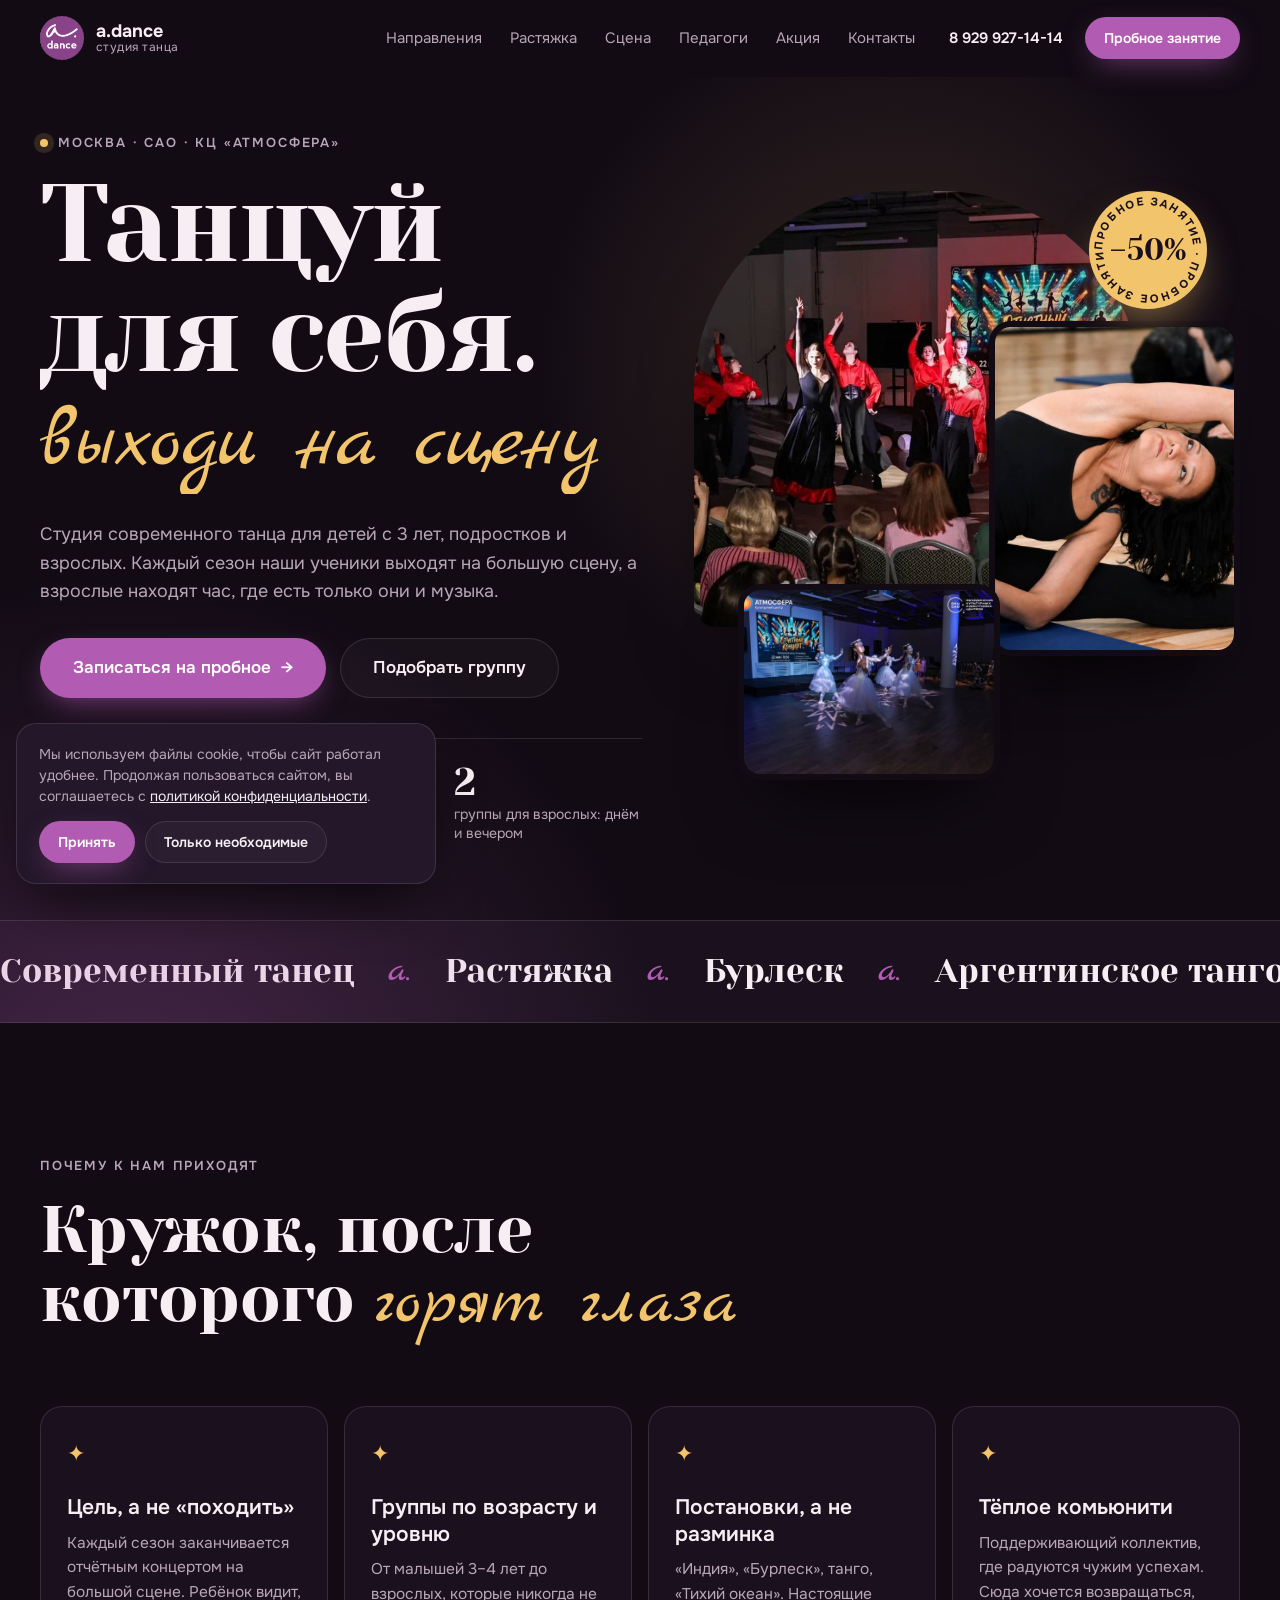
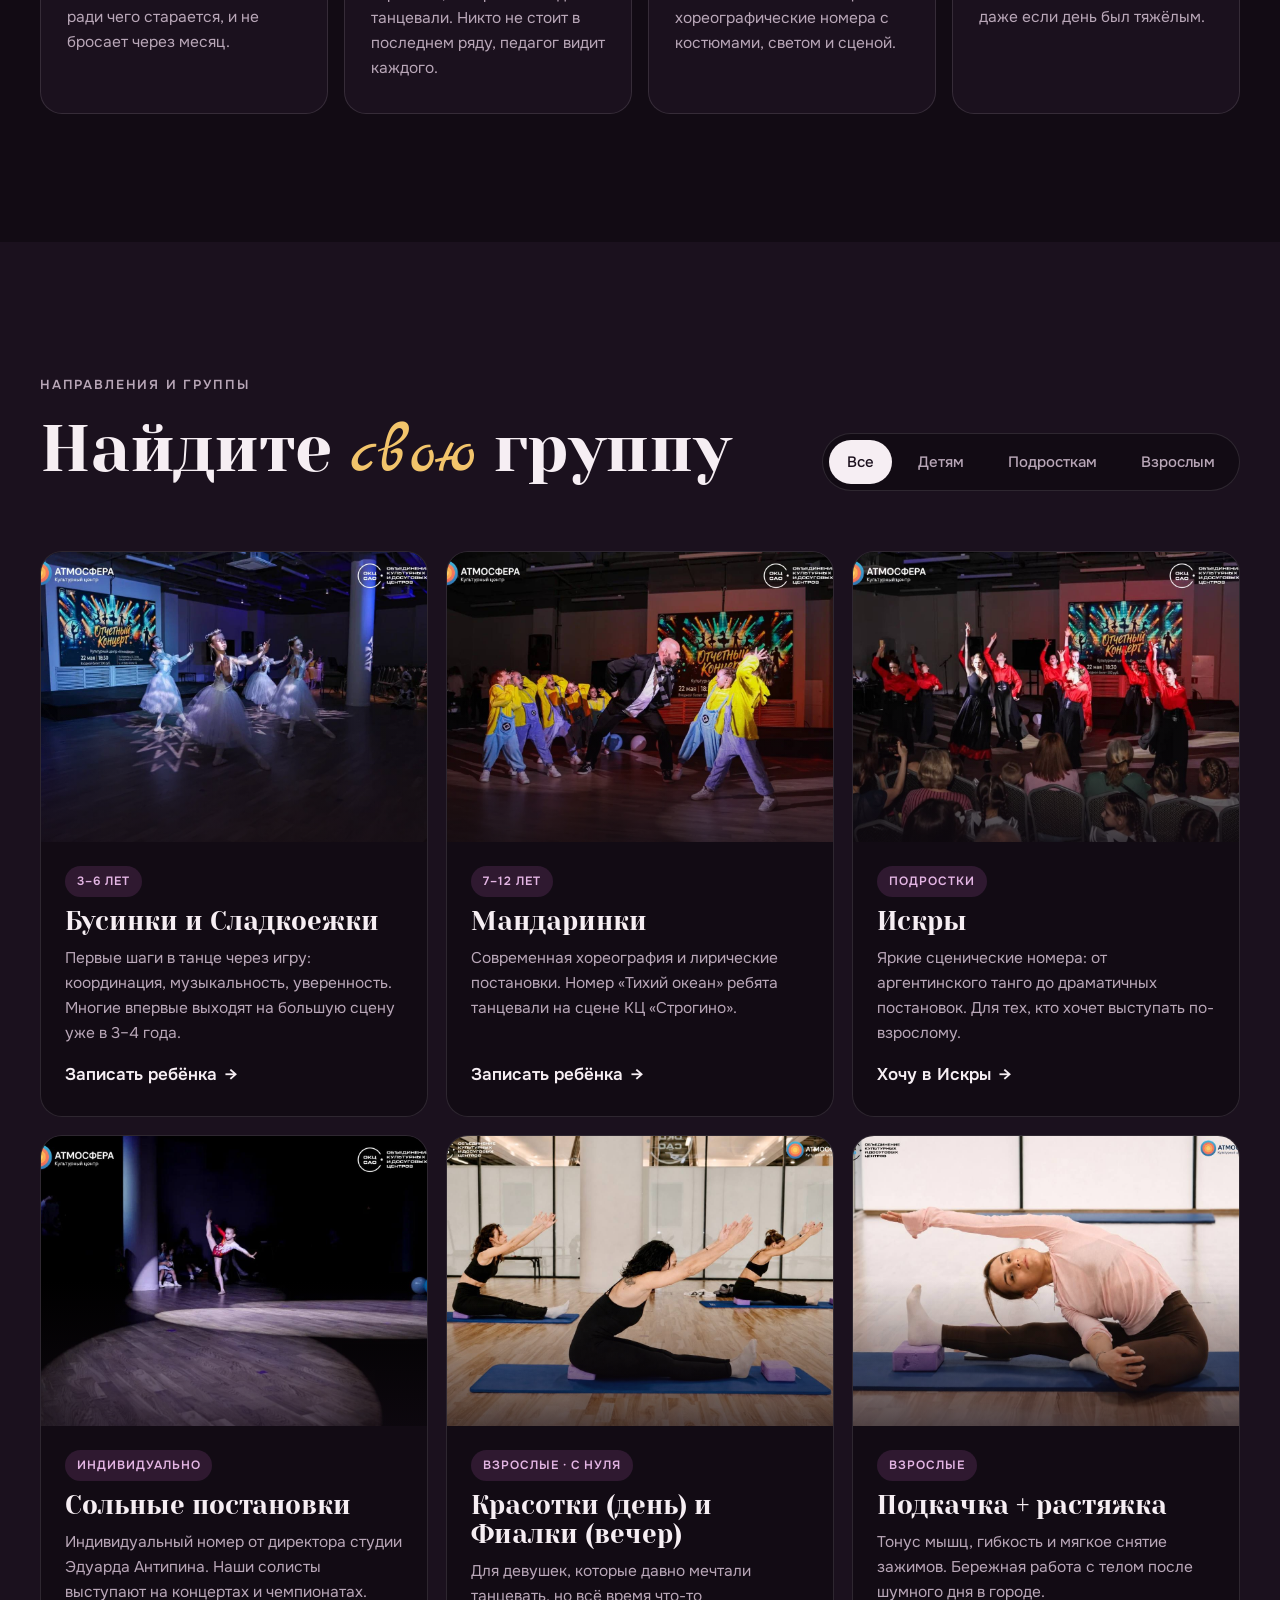
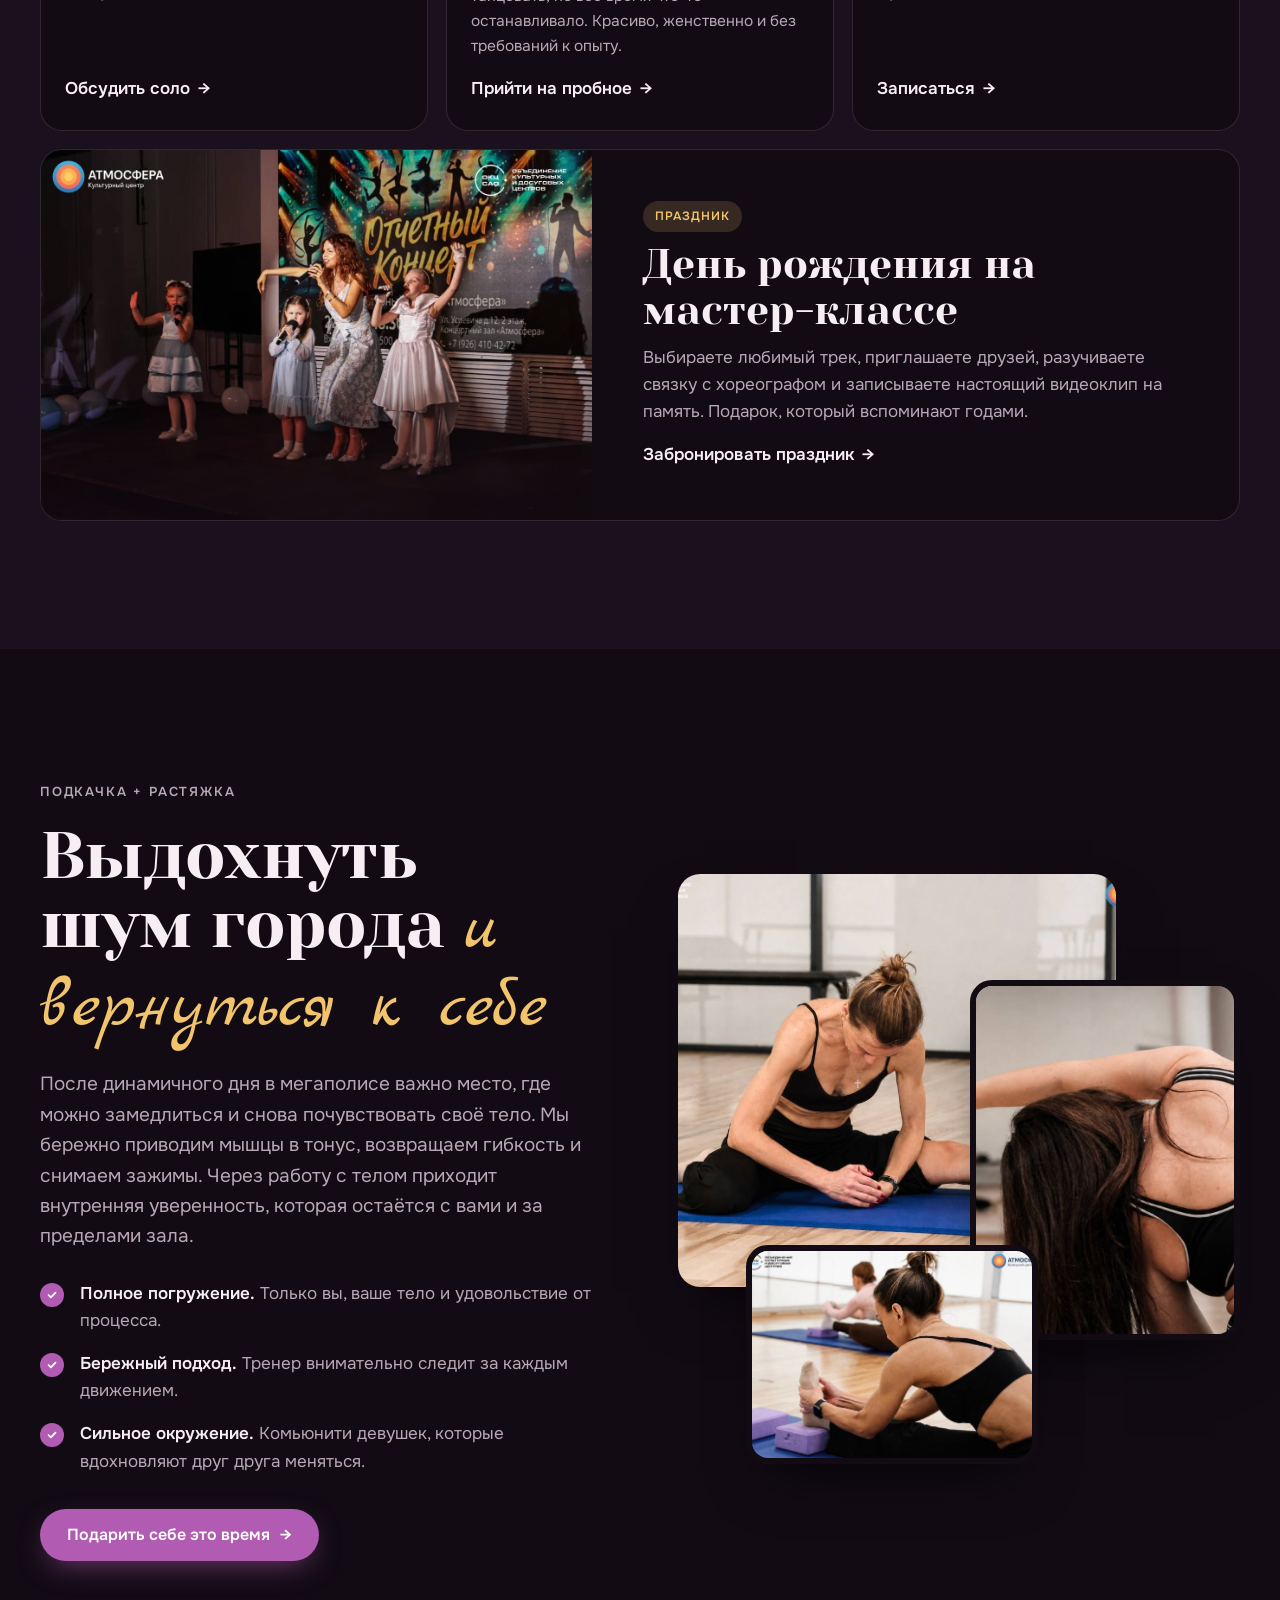
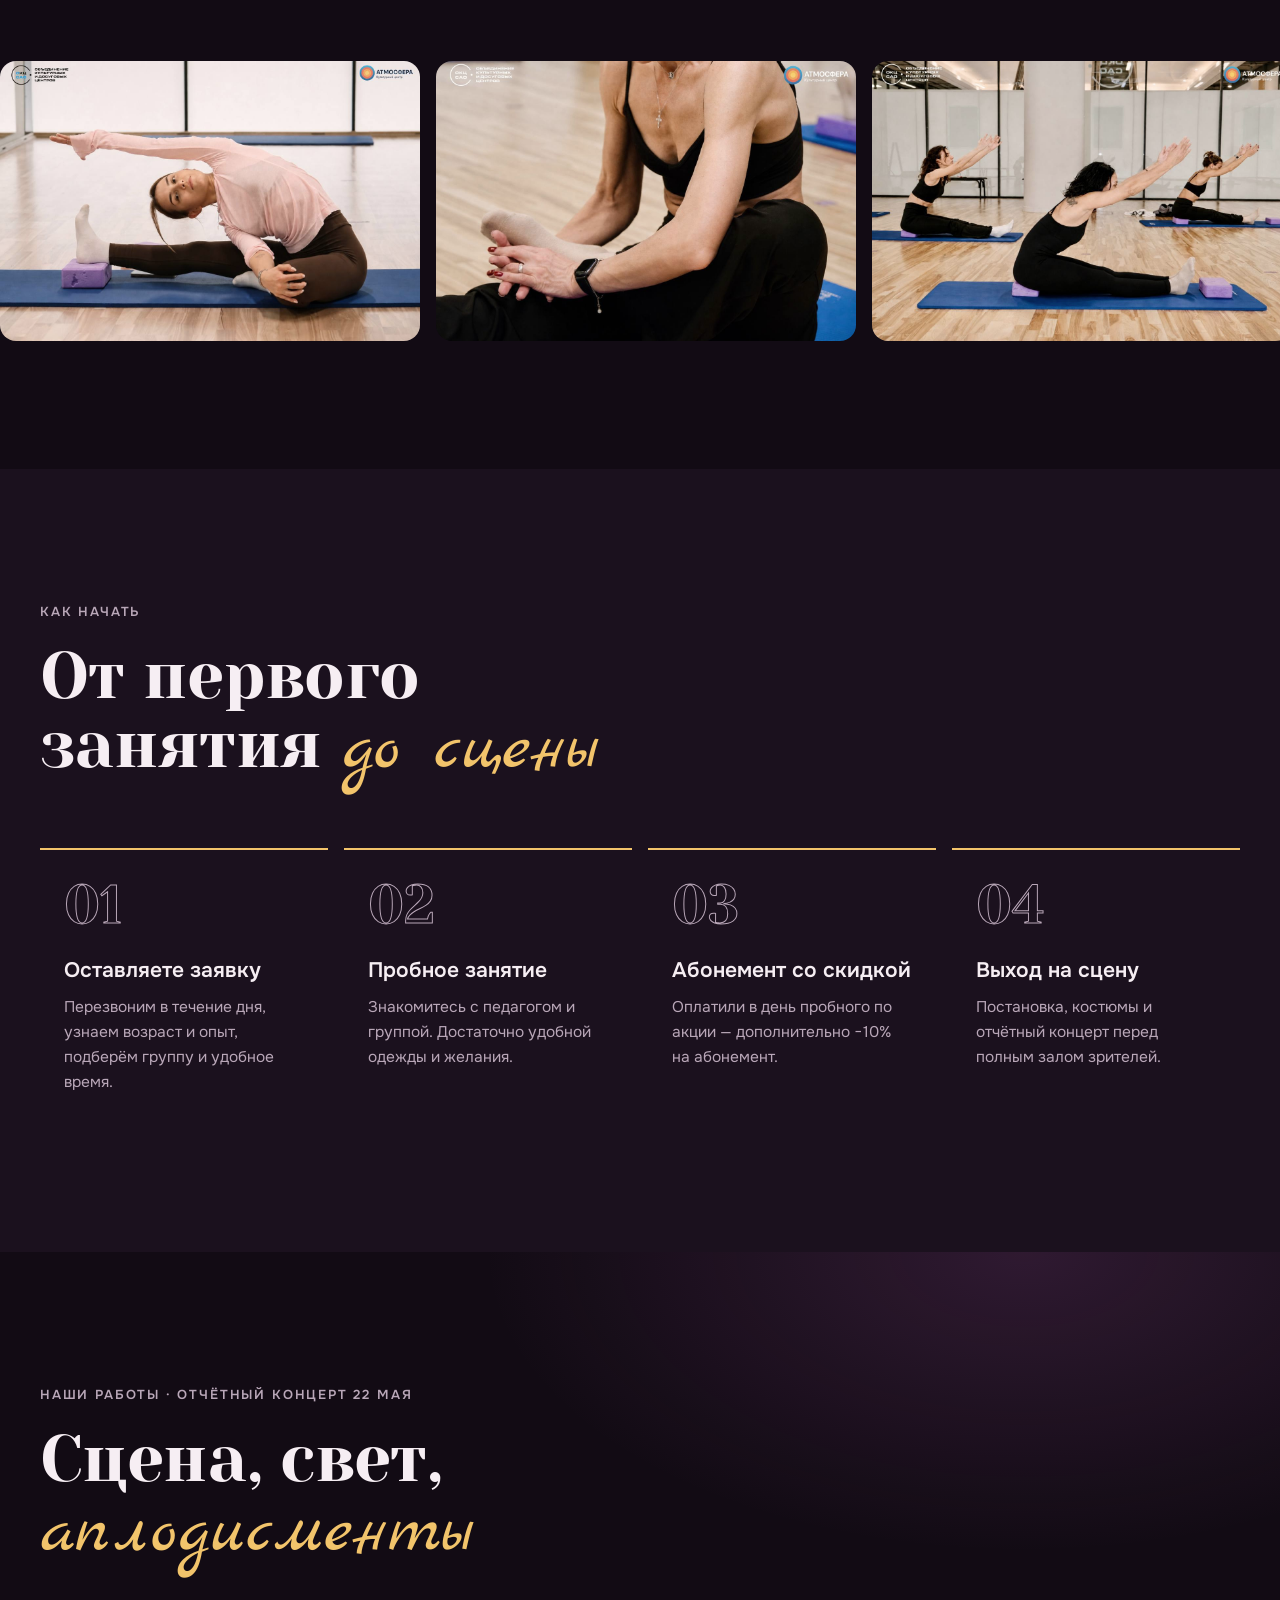
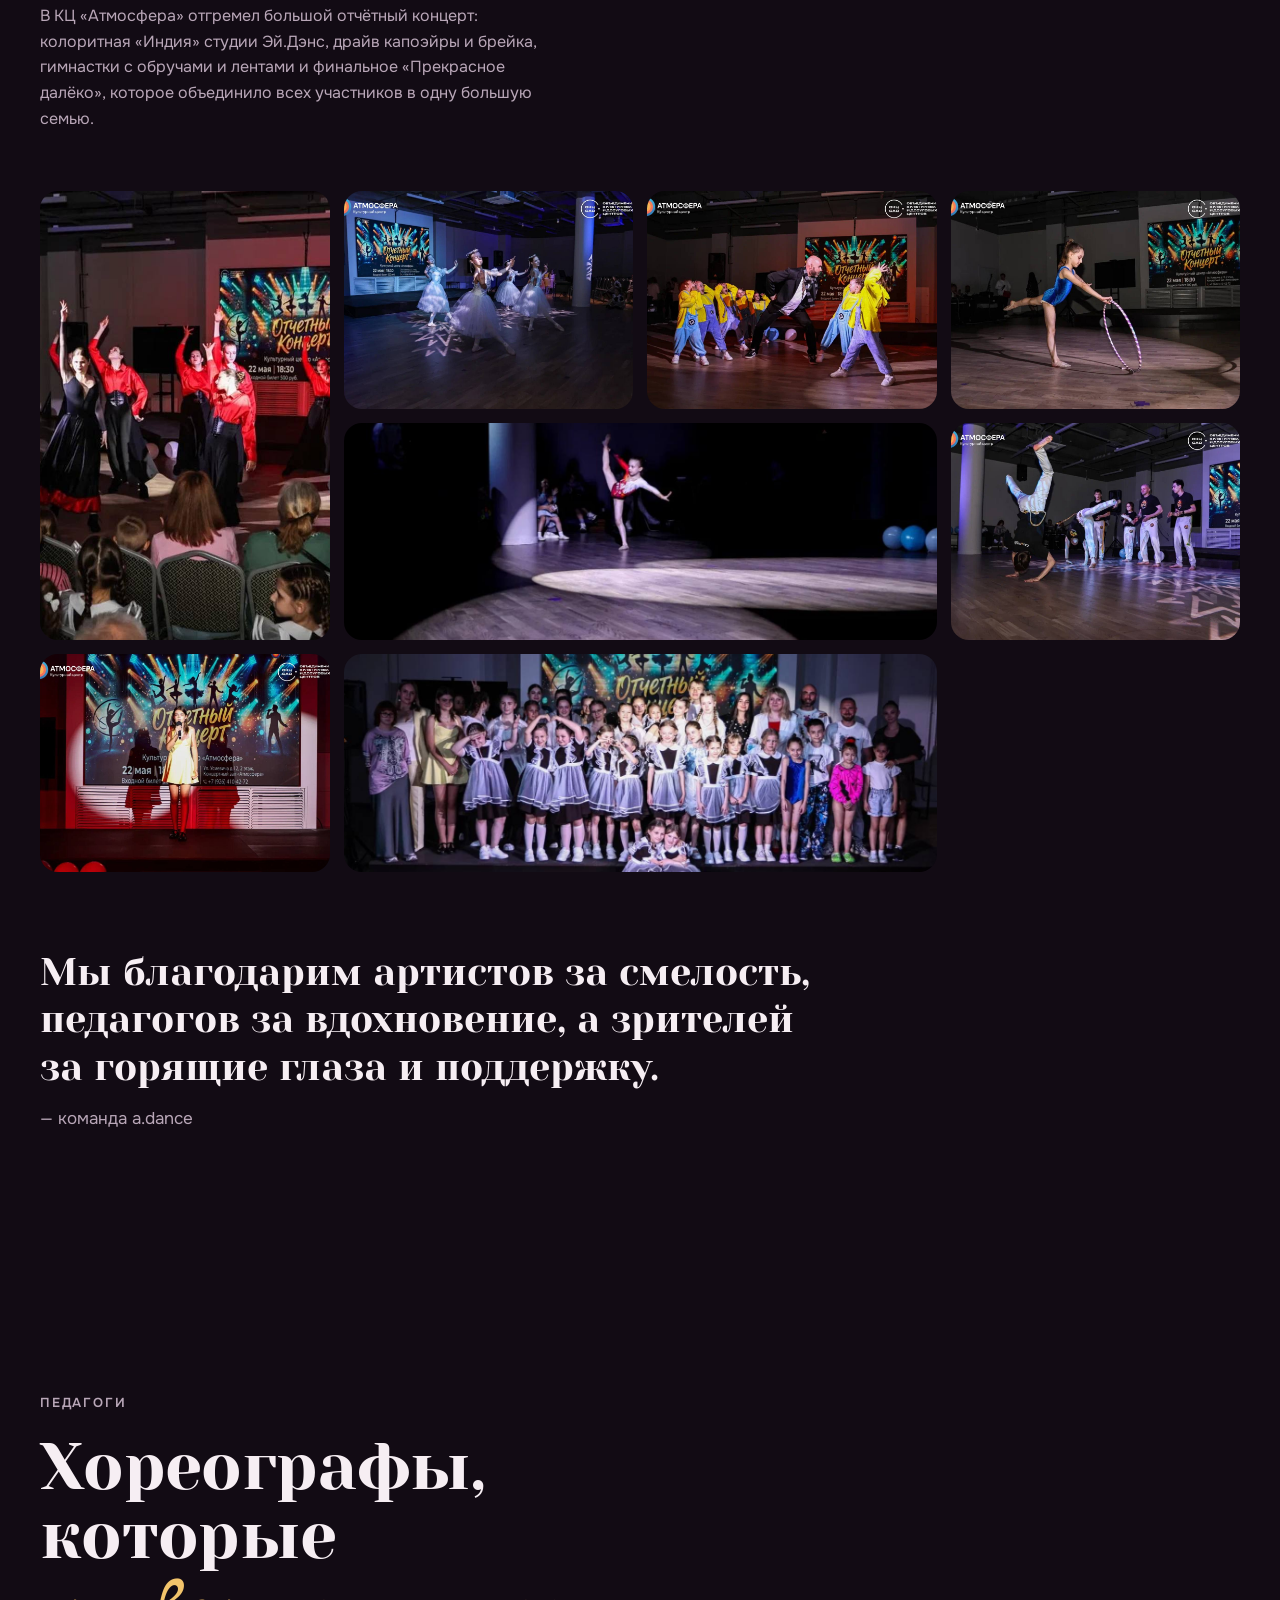
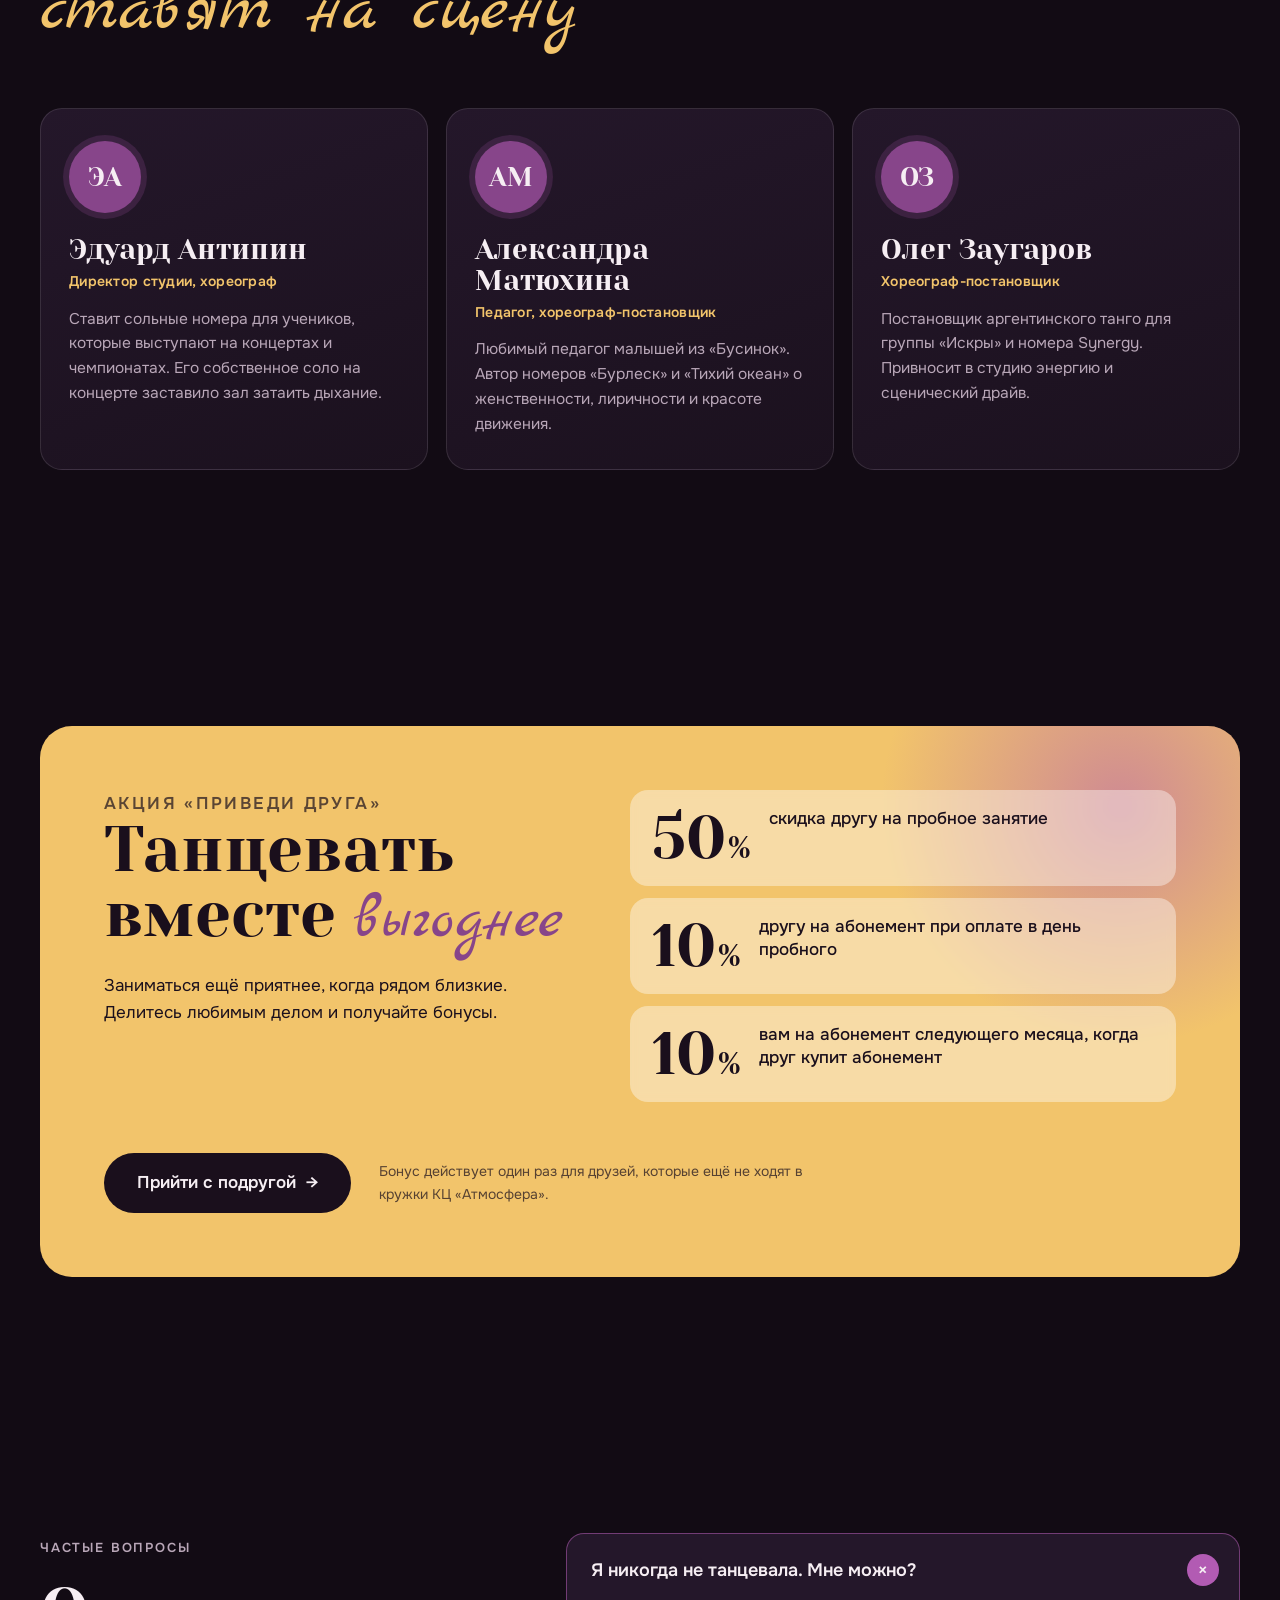
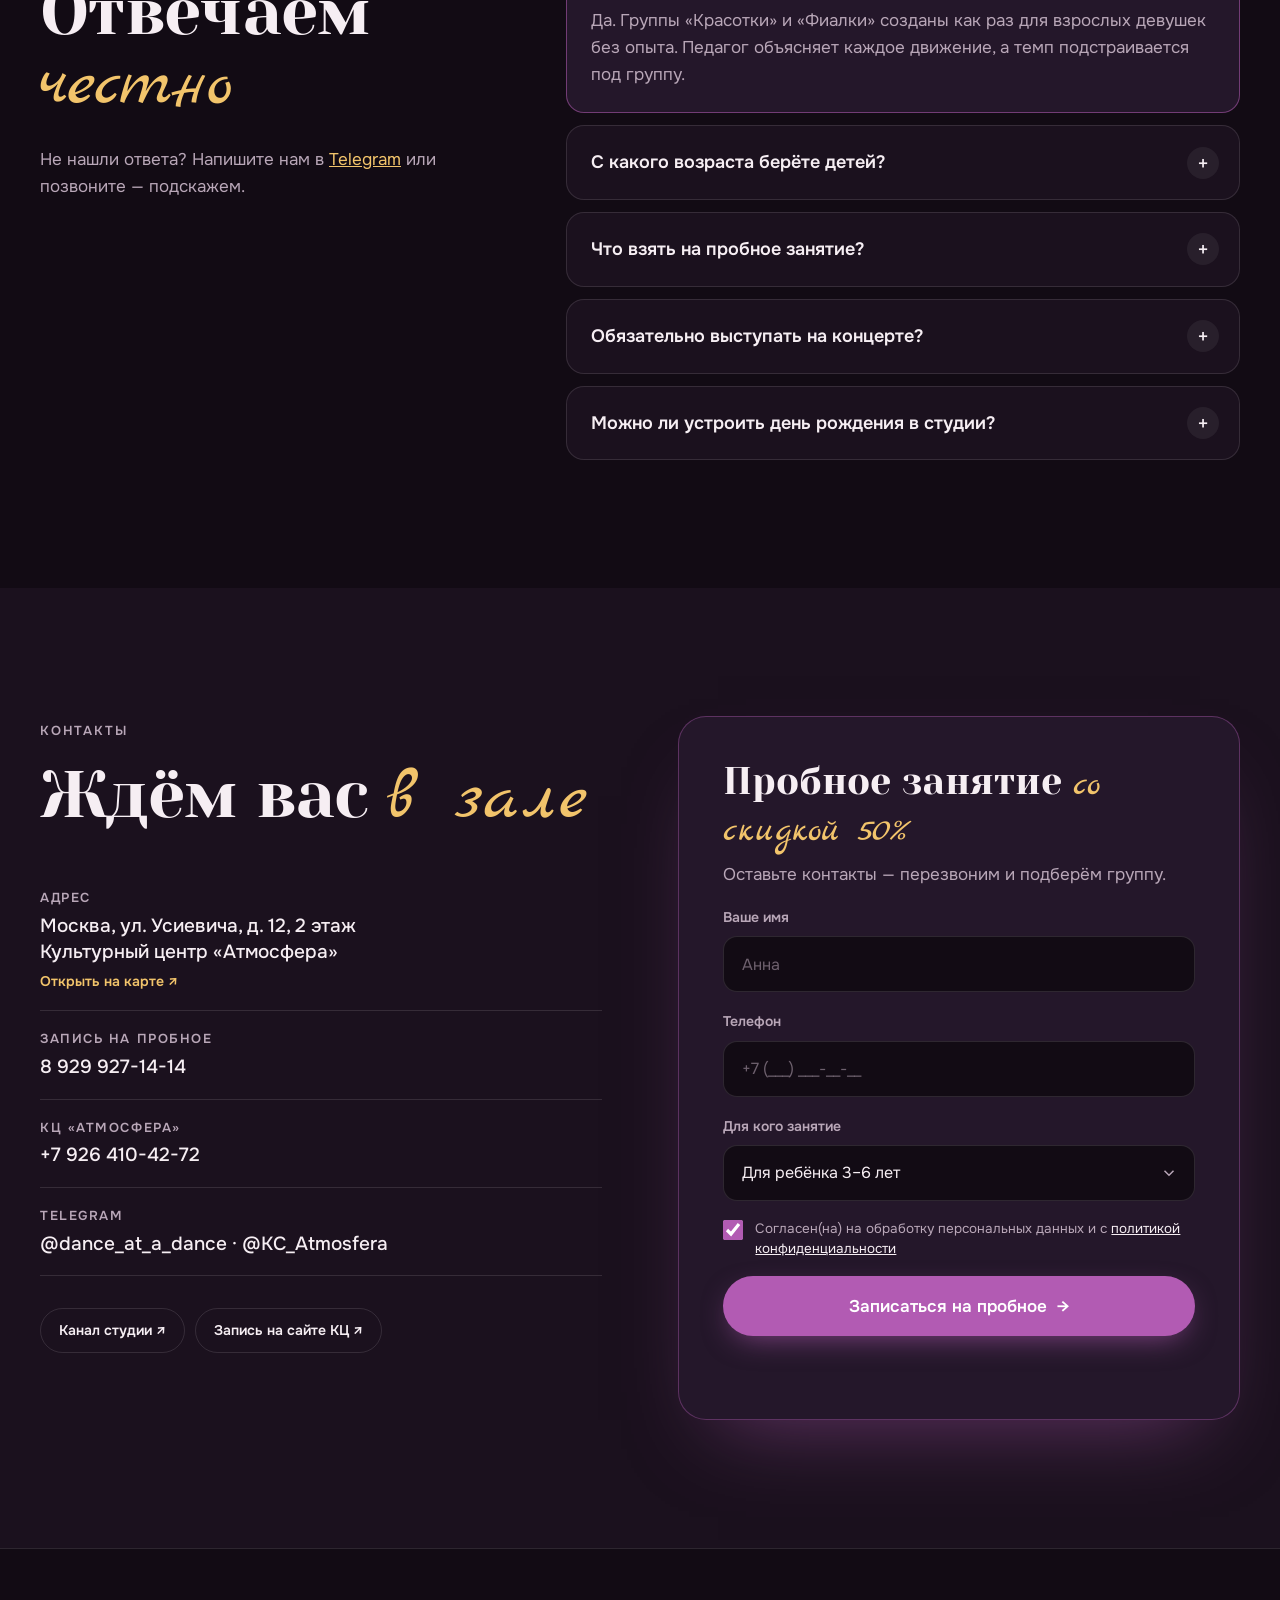
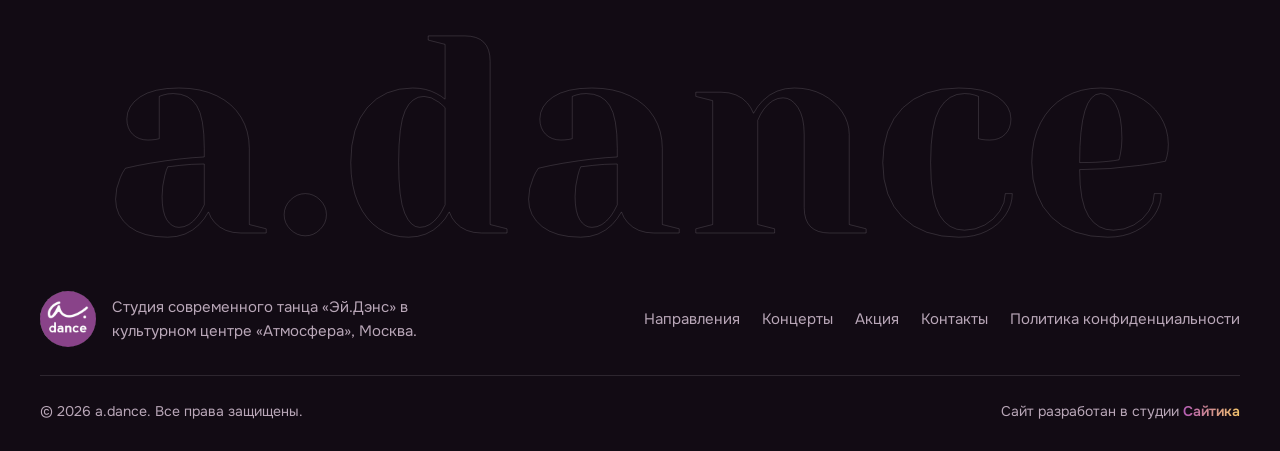
==== commit 7b951767: "Ссылка студии Сайтика в подвале Co-Authored-By: Claude Opus 5.5 <noreply@anthropic.com> Claude-Sessi" ====
--- a/index.html
+++ b/index.html
@@ -481,7 +481,7 @@
     </nav>
     <div class="footer__bottom">
       <span>© 2026 a.dance. Все права защищены.</span>
-      <a class="studio" href="https://studio-psi-olive.vercel.app/" target="_blank" rel="noopener">Сайт разработан в студии <b>Сайтика</b></a>
+      <a class="studio" href="https://студия-сайтика.рф/" target="_blank" rel="noopener">Сайт разработан в студии <b>Сайтика</b></a>
     </div>
   </div>
 </footer>
